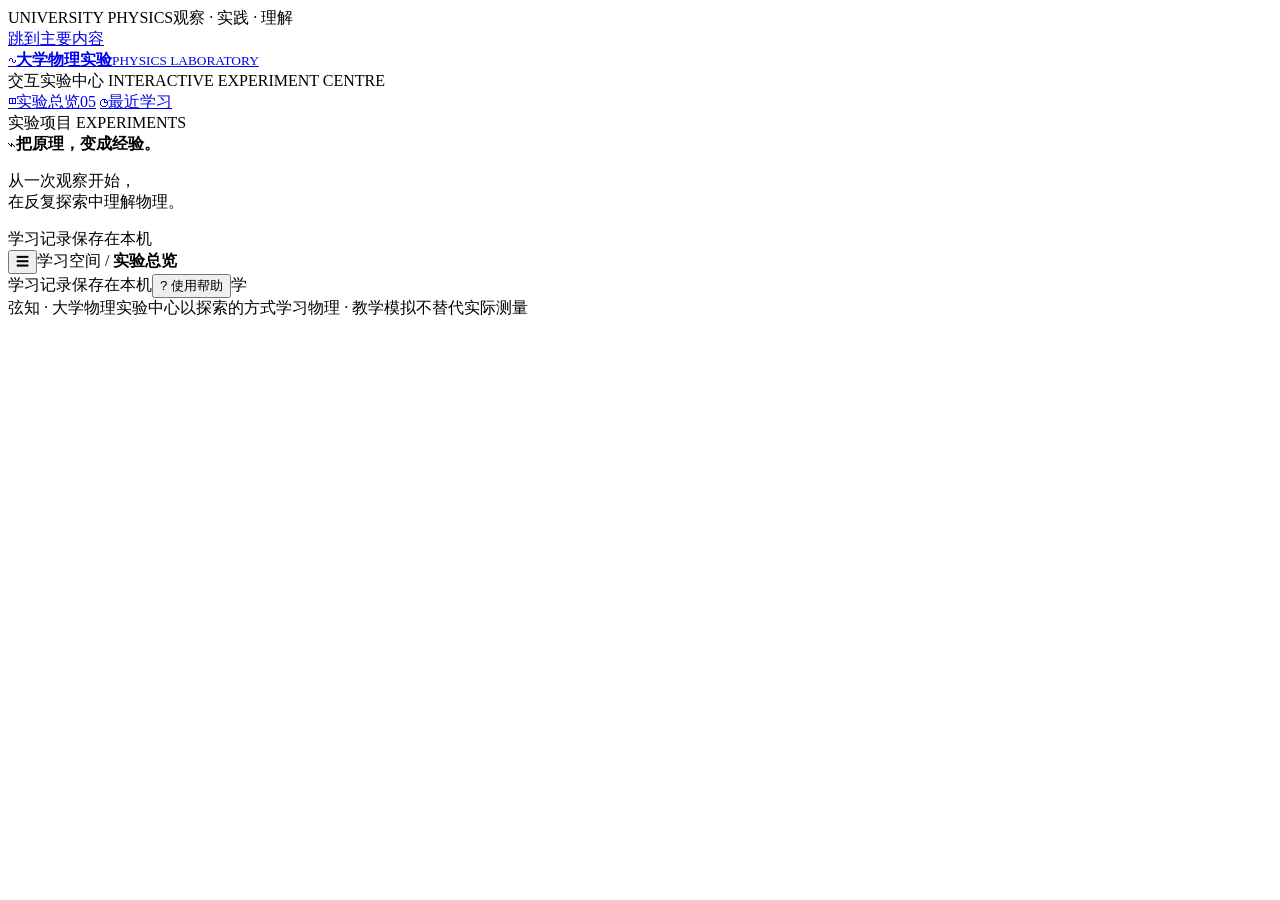
==== index.html @ 63e4fa7a "Initialize public student platform entry" ====
<!doctype html>
<html lang="zh-CN">
<head>
  <meta charset="utf-8">
  <meta name="viewport" content="width=device-width,initial-scale=1">
  <meta name="theme-color" content="#193e33">
  <meta name="description" content="大学物理实验统一学习平台：杨氏模量、非线性电阻、牛顿环、光的偏振与示波器。原理、仪器、交互实验与数据处理，一站式学习。">
  <title>弦知 · 大学物理实验中心</title>
  <link rel="icon" href="assets/favicon.svg" type="image/svg+xml">
  <link rel="stylesheet" href="base.css">
  <link rel="stylesheet" href="platform.css">
  <link rel="stylesheet" href="hku-platform.css">
  <script src="platform.js" defer></script>
</head>
<body>
  <div class="academic-utility"><span>UNIVERSITY PHYSICS</span><span>观察 · 实践 · 理解</span></div>
  <a class="skip" href="#main">跳到主要内容</a>
  <div id="sidebar-shade" class="sidebar-shade" hidden></div>
  <aside class="sidebar" id="sidebar" aria-label="平台导航">
    <a class="brand" href="#home" aria-label="弦知，返回实验总览"><span class="brand-symbol">∿</span><span><strong>大学物理实验</strong><small>PHYSICS LABORATORY</small></span></a>
    <div class="sidebar-course">交互实验中心 <span>INTERACTIVE EXPERIMENT CENTRE</span></div>
    <nav class="primary-nav" aria-label="学习空间">
      <a href="#home" data-nav="home"><span class="nav-symbol">◫</span>实验总览<span class="nav-count">05</span></a>
      <a href="#recent" data-nav="recent"><span class="nav-symbol">◷</span>最近学习</a>
    </nav>
    <div class="nav-caption">实验项目 <span>EXPERIMENTS</span></div>
    <nav class="lab-nav" id="lab-nav" aria-label="选择实验"></nav>
    <div class="sidebar-note"><span class="note-icon">⌁</span><strong>把原理，变成经验。</strong><p>从一次观察开始，<br>在反复探索中理解物理。</p><span class="note-line"></span></div>
    <div class="sidebar-foot"><span class="status-dot"></span><span id="storage-status">学习记录保存在本机</span></div>
  </aside>
  <div class="shell">
    <header class="topbar">
      <div class="topbar-left"><button id="menu-button" class="icon-button menu-button" aria-label="打开导航" aria-controls="sidebar" aria-expanded="false">☰</button><span class="breadcrumb">学习空间 <span>/</span> <strong id="breadcrumb">实验总览</strong></span></div>
      <div class="topbar-right"><span class="semester">学习记录保存在本机</span><button id="help-button" class="help-button"><span>?</span> 使用帮助</button><span class="avatar" aria-hidden="true">学</span></div>
    </header>
    <main id="main" tabindex="-1"></main>
    <footer class="footer" id="footer"><span>弦知 · 大学物理实验中心</span><span>以探索的方式学习物理 <i>·</i> 教学模拟不替代实际测量</span></footer>
  </div>
  <dialog id="help-dialog" aria-labelledby="help-title">
    <button class="dialog-close icon-button" id="help-close" aria-label="关闭帮助">×</button>
    <span class="eyebrow">A LITTLE GUIDANCE</span><h2 id="help-title">欢迎来到实验中心</h2><p>五个实验，一个学习空间。选择实验后，即可使用完整的原理讲解、仪器练习、交互实验和数据处理功能。</p>
    <ol class="help-steps"><li><b>选择实验</b><span>按学科筛选或搜索，从感兴趣的现象开始。</span></li><li><b>进入探索</b><span>在实验内按原有学习模块操作；顶部可切换专注模式或独立打开。</span></li><li><b>继续学习</b><span>实验进度与数据保存在当前浏览器，“最近学习”可回到上次的模块。</span></li></ol>
    <div class="help-note">本平台直接加载各实验的最新学生网页，重新进入实验或刷新即可查看已发布的更新。在同一浏览器中，原实验学生页已有的实验数据可继续使用。更换设备或浏览器前，请及时导出实验数据。</div>
    <p class="source-links">原实验：<a href="https://hwangbl.github.io/young-modulus-lab-students/" target="_blank" rel="noopener">杨氏模量 ↗</a><a href="https://hwangbl.github.io/nonlinear-resistance-lab-students/" target="_blank" rel="noopener">非线性电阻 ↗</a><a href="https://hwangbl.github.io/newton-rings-lab-students/" target="_blank" rel="noopener">牛顿环 ↗</a><a href="https://hwangbl.github.io/polarization-light-lab-students/" target="_blank" rel="noopener">光的偏振 ↗</a><a href="https://hwangbl.github.io/oscilloscope-instrument-lab-students/" target="_blank" rel="noopener">示波器 ↗</a></p>
    <button class="button primary" id="help-start">开始探索 <span>→</span></button>
  </dialog>
  <div class="toast" id="toast" role="status" aria-live="polite"></div>
</body>
</html>
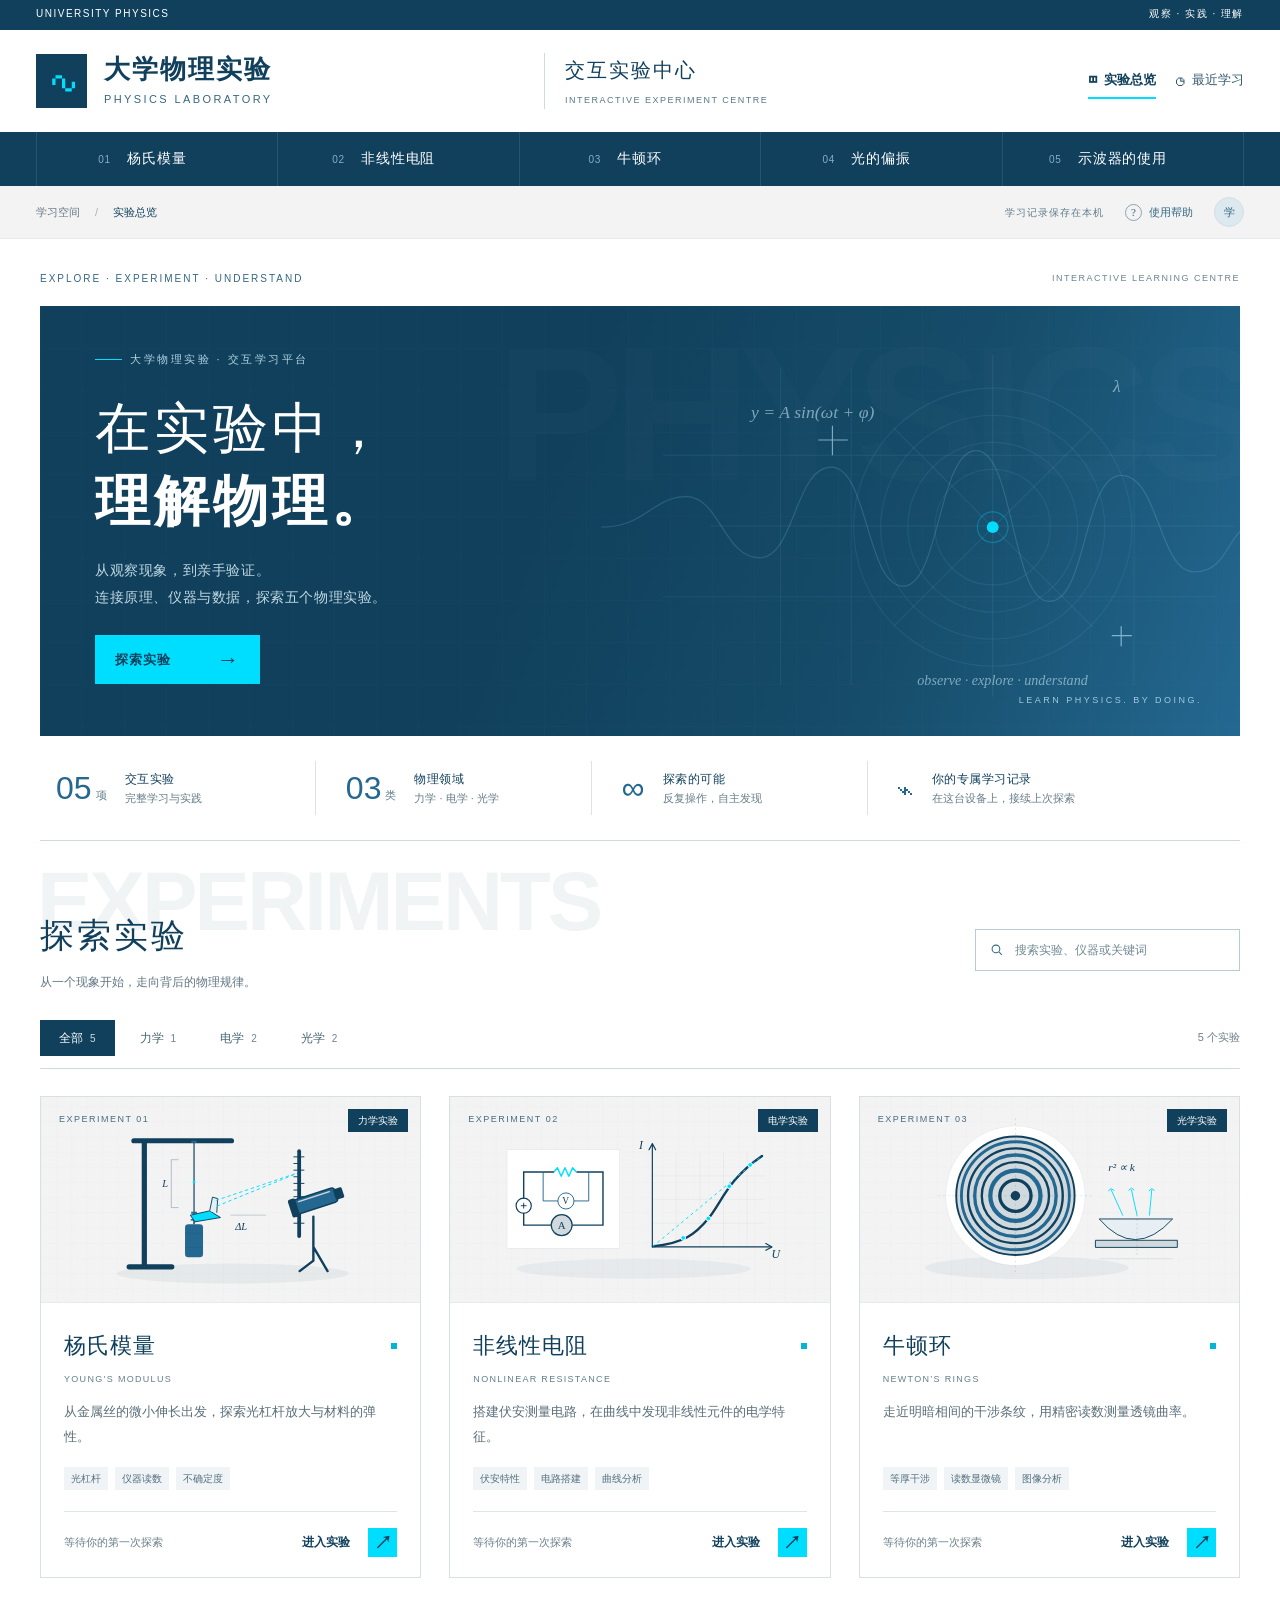
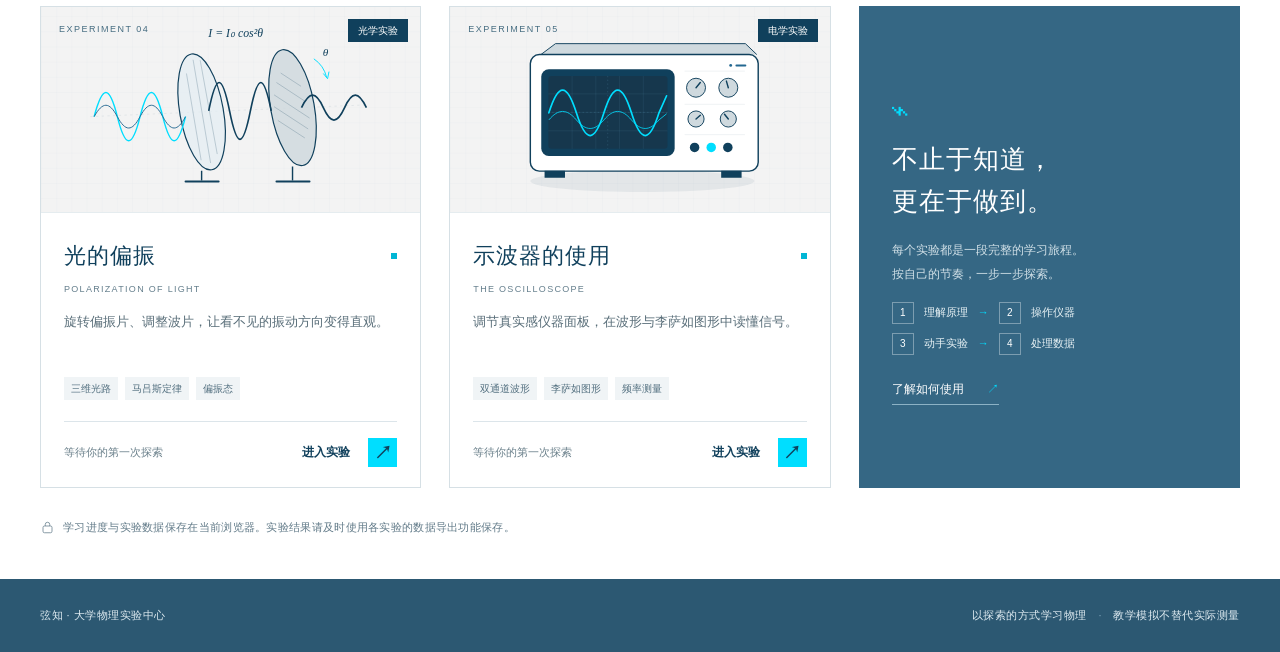
==== commit 610da1c8: "Update live experiment theme compatibility and asset caching" ====
--- a/index.html
+++ b/index.html
@@ -6,11 +6,12 @@
   <meta name="theme-color" content="#193e33">
   <meta name="description" content="大学物理实验统一学习平台：杨氏模量、非线性电阻、牛顿环、光的偏振与示波器。原理、仪器、交互实验与数据处理，一站式学习。">
   <title>弦知 · 大学物理实验中心</title>
-  <link rel="icon" href="assets/favicon.svg" type="image/svg+xml">
-  <link rel="stylesheet" href="base.css">
-  <link rel="stylesheet" href="platform.css">
-  <link rel="stylesheet" href="hku-platform.css">
-  <script src="platform.js" defer></script>
+  <link rel="icon" href="assets/favicon.svg?v=436ab2c841112615" type="image/svg+xml">
+  <link rel="stylesheet" href="base.css?v=436ab2c841112615">
+  <link rel="stylesheet" href="platform.css?v=436ab2c841112615">
+  <link rel="stylesheet" href="hku-platform.css?v=436ab2c841112615">
+  <script src="platform.js?v=436ab2c841112615" defer></script>
+<meta name="physics-release" content="436ab2c841112615">
 </head>
 <body>
   <div class="academic-utility"><span>UNIVERSITY PHYSICS</span><span>观察 · 实践 · 理解</span></div>
--- a/base.css
+++ b/base.css
@@ -0,0 +1,50 @@
+*{box-sizing:border-box}
+body{margin:0;background:var(--paper);color:var(--ink);font:14px/1.6 var(--sans)}
+button,input{font:inherit}button,a,input{-webkit-tap-highlight-color:transparent;touch-action:manipulation}
+button{cursor:pointer;color:inherit}a{color:inherit;text-decoration:none}
+button:focus-visible,a:focus-visible,input:focus-visible,summary:focus-visible{outline:3px solid #92aa7f;outline-offset:4px}
+button:disabled{cursor:wait}button svg{pointer-events:none}
+.skip{position:fixed;top:-60px;left:20px;padding:10px 20px;background:var(--green);color:white;z-index:100}.skip:focus{top:12px}
+.sidebar{position:fixed;inset:0 auto 0 0;width:var(--sidebar);background:#fdfdf9;border-right:1px solid var(--line);padding:31px 22px 18px;display:flex;flex-direction:column;z-index:30}
+.brand{display:flex;align-items:center;gap:12px;padding:0 11px 30px}
+.brand-symbol{width:43px;height:43px;display:grid;place-items:center;background:var(--green);color:#e4eac8;border-radius:50%;font:47px/1 Georgia;transform:rotate(-13deg)}
+.brand strong{font-family:var(--serif);font-size:26px;font-weight:800;letter-spacing:3px;line-height:1.3}.brand-dot{color:#8b9f6c;letter-spacing:0}
+.brand small{display:block;font-size:9px;letter-spacing:2.4px;color:#7f8c7a;margin-top:4px}
+.sidebar-course{font-size:12px;border-top:1px solid var(--line);padding:22px 9px 16px;color:#657467}.sidebar-course span{display:block;font-size:10px;letter-spacing:2px;color:#9a9e91;margin-top:2px}
+.primary-nav,.lab-nav{display:grid;gap:5px}.primary-nav a{height:43px;display:flex;align-items:center;gap:12px;padding:0 13px;border-radius:5px;color:#6b766d;font-size:13px}
+.primary-nav a.active{background:#e8eee4;color:var(--green);font-weight:600}.nav-symbol{font-size:21px;line-height:1}
+.nav-count{margin-left:auto;font-size:10px;letter-spacing:1px;border:1px solid #d3ddce;border-radius:3px;padding:0 5px;color:#657e5f}
+.nav-caption{display:flex;align-items:center;justify-content:space-between;font-size:10px;color:#8e978a;padding:30px 10px 12px;letter-spacing:1px}.nav-caption span{font-size:8px;letter-spacing:1px;color:#acb1a4}
+.lab-nav a{display:flex;align-items:center;gap:11px;padding:10px 12px;color:#6f796f;font-size:12px;border-radius:5px}.lab-nav a:hover,.primary-nav a:hover{background:#eef2e9}.lab-nav a.active{background:var(--green);color:#fff}
+.lab-num{font-size:10px;font-family:Georgia,serif;color:#9ca68f;min-width:17px}.lab-nav .active .lab-num{color:#bdcca9}.lab-nav .small-arrow{margin-left:auto;opacity:0}.lab-nav a:hover .small-arrow,.lab-nav a.active .small-arrow{opacity:1}
+.sidebar-note{margin-top:auto;padding:32px 11px 24px}.note-icon{display:block;font-family:Georgia,serif;font-size:31px;color:#9ca77c;line-height:1;margin-bottom:12px}.sidebar-note strong{font-family:var(--serif);font-size:15px;letter-spacing:1px;font-weight:600}
+.sidebar-note p{font-size:11px;line-height:1.9;color:#929a8d;margin:10px 0 18px}.note-line{display:block;width:28px;border-bottom:1px solid #bdc6ad}
+.sidebar-foot{display:flex;align-items:center;gap:7px;border-top:1px solid var(--line);padding:18px 4px 0;font-size:10px;color:#9a9f91}.status-dot{width:5px;height:5px;border-radius:50%;background:#87a37d;display:inline-block;flex-shrink:0}
+.shell{margin-left:var(--sidebar)}.topbar{height:74px;background:#fdfdf9;border-bottom:1px solid var(--line);padding:0 40px;display:flex;align-items:center;justify-content:space-between;gap:15px}.topbar-left,.topbar-right{display:flex;align-items:center;gap:22px}
+.breadcrumb{font-size:11px;color:#8a9387;white-space:nowrap}.breadcrumb>span{padding:0 12px;color:#c1c7b9}.breadcrumb strong{color:#4e6252;font-weight:500}.semester{font-size:10px;letter-spacing:2px;color:#919b8c}
+.help-button{background:transparent;border:0;display:flex;align-items:center;gap:7px;font-size:11px;color:#73816f;padding:7px 0}.help-button>span{border:1px solid #b4bfaa;display:inline-grid;place-items:center;width:17px;height:17px;border-radius:50%;font:11px Georgia,serif}
+.avatar{height:30px;width:30px;display:grid;place-items:center;background:#e9ede1;border:1px solid #e0e6d6;border-radius:50%;color:#7a8c69;font-size:11px}.icon-button{background:transparent;border:0;width:34px;height:34px;font-size:22px;display:inline-grid;place-items:center}.menu-button{display:none}
+main{min-height:calc(100vh - 146px)}.overview{max-width:1450px;margin:0 auto;padding:35px 40px 20px}.page-kicker{display:flex;align-items:center;justify-content:space-between;margin-bottom:19px}.eyebrow{font-size:9px;letter-spacing:2.2px;font-weight:600;color:#829477}.page-kicker .issue{font-size:9px;letter-spacing:1.5px;color:#99a08f}
+.hero{background:var(--green);border-radius:8px;min-height:239px;position:relative;overflow:hidden;display:grid;grid-template-columns:1.2fr 1fr;color:#fff;padding:31px 36px}.hero::after{content:"";position:absolute;inset:0;background-image:linear-gradient(#ffffff04 1px,transparent 1px),linear-gradient(90deg,#ffffff04 1px,transparent 1px);background-size:26px 26px;pointer-events:none}
+.hero-copy{z-index:1;position:relative}.hero-label{font-size:9px;letter-spacing:2.5px;color:#b7c6a5;display:flex;align-items:center;gap:8px}.hero-label:before{content:"";width:15px;border-top:1px solid #afbe8a}
+.hero h1{font-family:var(--serif);font-size:36px;font-weight:500;letter-spacing:3px;margin:16px 0 10px;line-height:1.5}.hero h1 em{font-style:normal;color:#cad6aa}.hero p{font-size:11px;color:#b1c3b5;letter-spacing:.4px;line-height:1.9;margin:0 0 20px}
+.hero-link{display:inline-flex;align-items:center;gap:30px;font-size:11px;border-bottom:1px solid #789278;padding-bottom:5px;color:#d9e3ca}.hero-link:hover{color:white;border-color:white}.hero-art{position:absolute;right:18px;top:-10px;width:46%;height:calc(100% + 20px);opacity:.9}.hero-index{position:absolute;right:28px;bottom:23px;color:#9bb395;font-size:9px;letter-spacing:2px;z-index:1}
+.stats{display:grid;grid-template-columns:1fr 1fr 1fr 1.15fr;border:1px solid var(--line);border-top:0;border-radius:0 0 6px 6px;margin:0 10px 33px;padding:17px 0;background:#fcfcf7}.stat{padding:0 26px;border-right:1px solid var(--line);display:flex;align-items:center;gap:13px}.stat:last-child{border:0}
+.stat strong{font:25px/1.1 Georgia,serif;color:#4c6351}.stat strong small{font:10px var(--sans);margin-left:4px;color:#98a18d}.stat span{font-size:10px;color:#8a9584}.stat b{display:block;font-weight:500;color:#586b55;font-size:11px}.stat .stat-icon{font-size:26px;color:#a6b48b}
+.section-heading{display:flex;align-items:flex-end;justify-content:space-between;gap:20px;margin-bottom:22px}.section-heading h2{font-family:var(--serif);font-size:23px;font-weight:600;letter-spacing:1.5px;margin:0 0 4px}.section-heading p{font-size:10px;color:#96a08e;margin:0}
+.search-box{display:flex;align-items:center;gap:9px;border:1px solid #e0e5d7;border-radius:5px;min-width:228px;height:35px;padding:0 12px;background:#fcfcf8;color:#8d9982}.search-box svg{width:14px;height:14px;flex-shrink:0}.search-box input{background:transparent;border:0;outline:0;min-width:0;width:100%;color:#40583e;font-size:11px}.search-box input::placeholder{color:#9da694}.search-box:focus-within{border-color:#8da27e;box-shadow:0 0 0 2px #e2e8d9}
+.filters-bar{display:flex;justify-content:space-between;align-items:center;margin-bottom:18px;gap:15px}.filters{display:flex;gap:7px;flex-wrap:wrap}.filter{background:transparent;border:1px solid transparent;padding:5px 14px;font-size:10px;border-radius:4px;color:#7f8b76}.filter small{margin-left:6px;font-size:9px;opacity:.6}.filter.active{background:#e7ecdf;border-color:#dbe3cf;color:#536d43}.filter:hover{background:#edf0e6}.result-count{font-size:10px;color:#a1a896;white-space:nowrap}
+.lab-grid{display:grid;grid-template-columns:repeat(3,minmax(0,1fr));gap:21px}.lab-card{background:#fff;border:1px solid #e3e7dc;border-radius:7px;overflow:hidden;transition:transform .2s,box-shadow .2s;display:flex;flex-direction:column}.lab-card:hover{transform:translateY(-3px);box-shadow:0 10px 26px #1b38220a}
+.card-image{position:relative;background:#edf0e6;aspect-ratio:1.82;display:block;overflow:hidden}.card-image img{display:block;width:100%;height:100%;object-fit:cover;transition:transform .4s}.lab-card:hover .card-image img{transform:scale(1.025)}.card-number{position:absolute;left:15px;top:12px;font-size:9px;letter-spacing:1.5px;color:#7e8e75}.category-tag{position:absolute;right:12px;top:11px;font-size:9px;background:#ffffffa8;color:#6d8061;border:1px solid #ffffff90;padding:2px 8px;border-radius:3px}
+.card-body{padding:18px 19px 15px;display:flex;flex-direction:column;flex:1}.card-title-line{display:flex;align-items:center;justify-content:space-between;gap:6px}.card-title-line h3{font-family:var(--serif);font-size:19px;font-weight:600;letter-spacing:1px;margin:0}.card-dot{width:5px;height:5px;border-radius:50%;background:#bbc7a8}.card-en{font-size:8px;letter-spacing:1.1px;color:#a2ac98;margin:4px 0 10px}
+.card-description{font-size:11px;line-height:1.85;color:#8a9583;margin:0 0 14px;min-height:40px}.card-tags{display:flex;gap:5px;flex-wrap:wrap;margin-bottom:17px}.card-tags span{font-size:9px;padding:2px 6px;background:#f4f5ef;color:#929e86;border-radius:3px}.card-bottom{margin-top:auto;border-top:1px solid #eef0e8;padding-top:12px;display:flex;align-items:center;justify-content:space-between;gap:7px}.card-state{font-size:9px;color:#a5ad9c}.card-state.started{color:#819366}.enter-link{font-size:10px;font-weight:500;color:#536d43;display:flex;align-items:center;gap:12px}.enter-link span{font-size:15px}
+.guide-card{border:1px dashed #cfd9c2;border-radius:7px;background:#eef1e7;display:flex;flex-direction:column;justify-content:center;padding:26px 28px;min-height:310px}.guide-icon{font:31px Georgia,serif;color:#879b6b}.guide-card h3{font-family:var(--serif);font-size:21px;letter-spacing:1px;font-weight:500;margin:12px 0}.guide-card p{font-size:11px;color:#8a987d;line-height:1.9;margin:0 0 16px}.guide-sequence{display:flex;align-items:center;gap:8px;flex-wrap:wrap;font-size:9px;color:#718563}.guide-sequence span{width:20px;height:20px;display:grid;place-items:center;border:1px solid #cbd7be;border-radius:50%;font:10px Georgia,serif}.guide-card button{align-self:flex-start;margin-top:23px;padding:0 0 5px;background:none;border:0;border-bottom:1px solid #b8c6a6;color:#6a805a;font-size:10px}
+.overview-note{display:flex;align-items:center;gap:8px;margin-top:24px;color:#a5ad9b;font-size:9px;letter-spacing:.3px}.overview-note svg{width:13px;height:13px}.footer{max-width:1450px;margin:0 auto;padding:22px 40px;display:flex;align-items:center;justify-content:space-between;gap:20px;color:#a3ab99;font-size:9px;letter-spacing:.3px}.footer i{font-style:normal;padding:0 8px}
+.empty-state{grid-column:1/-1;text-align:center;padding:70px 25px;border:1px dashed #d7dfcc;border-radius:6px;background:#fbfcf6}.empty-state h3{font:22px var(--serif);margin:0 0 10px}.empty-state p{font-size:12px;color:#8f9d83}.button{display:inline-flex;align-items:center;justify-content:center;gap:22px;border-radius:4px;padding:10px 19px;font-size:12px;border:1px solid #cad5bd;background:white}.button.primary{background:var(--green);border-color:var(--green);color:#fff}.button:hover{filter:brightness(1.08)}
+.recent-header{margin-bottom:30px}.recent-header h1{font:30px var(--serif);margin:8px 0 12px}.recent-header p{color:#8b9881;font-size:12px}.recent-list{display:grid;gap:14px}.recent-row{border:1px solid var(--line);background:#fff;border-radius:6px;padding:17px 20px;display:grid;grid-template-columns:120px 1fr auto;gap:23px;align-items:center}.recent-row img{width:120px;height:75px;object-fit:cover;border-radius:3px}.recent-row h2{font:20px var(--serif);margin:0 0 5px}.recent-row p{font-size:11px;color:#96a189;margin:3px 0}.recent-progress{height:3px;background:#edf1e7;width:170px;margin-top:10px;border-radius:3px;overflow:hidden}.recent-progress i{display:block;height:100%;background:#93a674}
+.lab-mode .topbar{height:60px}.lab-mode main{min-height:0}.lab-workspace{display:flex;flex-direction:column;height:calc(100dvh - 60px);position:relative;background:#edf0e7}.lab-toolbar{height:51px;min-height:51px;display:flex;align-items:center;justify-content:space-between;gap:12px;padding:0 20px;border-bottom:1px solid #d9e1d2;background:#f8faf4}.lab-toolbar-left,.lab-actions{display:flex;align-items:center;gap:14px}.lab-back{background:none;border:0;color:#728269;padding:5px 0;font-size:11px;white-space:nowrap}.toolbar-divider{height:15px;border-left:1px solid #dbe2d3}.lab-toolbar strong{font:15px var(--serif);white-space:nowrap}.lab-toolbar select{background:#fff;border:1px solid #dbe1d2;border-radius:4px;padding:5px 25px 5px 9px;font:11px var(--sans);color:#566c4a;max-width:160px}
+.lab-actions button,.lab-actions a{background:none;border:1px solid #dbe2d1;border-radius:4px;padding:5px 10px;font-size:10px;white-space:nowrap;color:#657f55}.lab-actions button:hover,.lab-actions a:hover{background:#e8efdf}.lab-frame{width:100%;height:100%;flex:1;min-height:0;border:0;background:#fff}.frame-loading{position:absolute;inset:51px 0 0;display:grid;place-items:center;background:#f7f9f2;z-index:2;text-align:center;font-size:12px;color:#8a9c7b}.spinner{width:25px;height:25px;border:2px solid #dce5d3;border-top-color:#647d51;border-radius:50%;animation:spin 1s linear infinite;margin:0 auto 15px}.load-note{font-size:10px;margin-top:12px}
+.focus-mode .sidebar,.focus-mode .topbar{display:none}.focus-mode .shell{margin:0}.focus-mode .lab-workspace{height:100dvh}.focus-mode .lab-toolbar{padding:0 24px}
+dialog{border:1px solid #d9e1d1;border-radius:10px;max-width:590px;width:calc(100% - 32px);padding:37px 40px;color:var(--ink);background:#fdfef9;box-shadow:0 30px 100px #13342030}dialog::backdrop{background:#182c2455;backdrop-filter:blur(3px)}.dialog-close{position:absolute;right:14px;top:12px;color:#8a9b7a}dialog h2{font:29px var(--serif);margin:12px 0 18px}dialog p{font-size:12px;color:#849375;line-height:1.9}
+.help-steps{list-style:none;counter-reset:step;padding:5px 0 0;margin:20px 0}.help-steps li{position:relative;padding:0 0 18px 36px;counter-increment:step}.help-steps li:before{content:counter(step,decimal-leading-zero);position:absolute;left:0;top:1px;font:16px Georgia,serif;color:#97a781}.help-steps b{display:block;font-size:12px;margin-bottom:3px;font-weight:500}.help-steps span{font-size:11px;color:#8d9a7e}.help-note{font-size:10px;color:#859676;background:#edf2e5;padding:13px 15px;border-radius:4px;line-height:1.9}.source-links{display:flex;flex-wrap:wrap;gap:5px 12px;font-size:10px}.source-links a{border-bottom:1px solid #dce4d4}dialog>.button{margin-top:10px}
+.toast{position:fixed;left:calc(50% + 80px);bottom:28px;background:var(--green);color:#e9f0e0;border-radius:5px;padding:11px 22px;font-size:12px;z-index:90;transform:translate(-50%,20px);opacity:0;pointer-events:none;transition:.2s}.toast.visible{opacity:1;transform:translate(-50%,0)}.sidebar-shade{display:none}@keyframes spin{to{transform:rotate(360deg)}}
--- a/platform.css
+++ b/platform.css
@@ -0,0 +1,10 @@
+@charset "UTF-8";
+:root{--paper:#f7f7f2;--white:#fff;--ink:#243b32;--muted:#7d877e;--green:#193e33;--accent:#59735d;--line:#e4e7de;--sidebar:226px;--serif:"Songti SC","STSong","Noto Serif CJK SC",serif;--sans:-apple-system,BlinkMacSystemFont,"PingFang SC","Microsoft YaHei",sans-serif}
+/* Explicitly honor hidden even when a component has its own display rule. */
+[hidden]{display:none!important}
+@media(min-width:1600px){:root{--sidebar:244px}.sidebar{padding-left:27px;padding-right:27px}.overview{padding-top:42px}.hero{min-height:270px;padding:37px 40px}.hero h1{font-size:42px}.card-body{padding:21px 22px}.card-description{font-size:12px}}
+@media(max-width:1200px){:root{--sidebar:205px}.sidebar{padding-left:16px;padding-right:16px}.topbar{padding:0 28px}.overview{padding:28px}.hero{padding:28px}.hero h1{font-size:29px}.hero-art{width:47%;right:0}.stat{padding:0 16px;gap:9px}.lab-grid{gap:15px}.card-body{padding:15px}.card-title-line h3{font-size:17px}.guide-card{padding:24px}.footer{padding:20px 28px}.semester{display:none}.lab-actions{gap:6px}}
+@media(max-width:980px){:root{--sidebar:185px}.brand{padding-left:7px;gap:9px}.brand-symbol{width:36px;height:36px}.brand strong{font-size:23px}.brand small{font-size:8px;letter-spacing:1.6px}.nav-caption span{display:none}.sidebar-note{padding-left:9px}.sidebar-foot{font-size:9px;gap:4px}.overview{padding:25px}.hero h1{font-size:27px;letter-spacing:1px}.hero-copy{max-width:65%}.hero p{font-size:10px}.hero-art{right:-40px;width:55%;opacity:.65}.hero-index{display:none}.stat{padding:0 12px;gap:7px}.stat strong{font-size:23px}.stat span{font-size:9px}.stat b{font-size:10px}.stats .stat:last-child{display:none}.stats{grid-template-columns:repeat(3,1fr)}.lab-grid{grid-template-columns:repeat(2,minmax(0,1fr))}.lab-actions .standalone-text{display:none}.lab-toolbar{padding:0 14px}.lab-toolbar-left{gap:9px}.lab-toolbar strong{display:none}.breadcrumb>span{padding:0 7px}.guide-card{min-height:300px}.footer{font-size:8px;gap:10px;flex-wrap:wrap}.topbar-right{gap:15px}}
+@media(max-width:700px){.sidebar{transform:translateX(-100%);transition:transform .2s;width:226px}.sidebar.open{transform:translateX(0)}.sidebar-shade:not([hidden]){display:block;position:fixed;inset:0;background:#172d254d;z-index:29}.shell{margin:0}.topbar{height:61px;padding:0 19px}.topbar-left{gap:10px}.menu-button{display:inline-grid;font-size:17px;width:24px}.topbar-right{gap:12px}.avatar{width:27px;height:27px}.help-button{font-size:10px}.breadcrumb{font-size:10px}.overview{padding:23px 20px 15px}.page-kicker{margin-bottom:14px}.page-kicker .issue{font-size:8px}.hero{min-height:240px;grid-template-columns:1fr;padding:27px 24px;border-radius:6px}.hero h1{font-size:29px;line-height:1.55;margin-top:19px}.hero-copy{max-width:90%}.hero p{max-width:220px;line-height:1.85;margin-bottom:18px}.hero-art{width:70%;right:-95px;opacity:.25}.hero-label{font-size:8px;letter-spacing:1.5px}.hero-link{font-size:10px}.stats{padding:15px 0;margin:0 5px 29px}.stat{padding:0 13px;gap:10px}.stat strong{font-size:24px}.stat span{font-size:8px}.stat b{font-size:9px}.section-heading{display:block;margin-bottom:17px}.section-heading h2{font-size:22px}.section-heading p{font-size:10px}.search-box{margin-top:17px;width:100%;height:38px}.filters-bar{align-items:center;gap:3px}.filters{gap:3px}.filter{font-size:10px;padding:5px 10px}.filter small{margin-left:4px;font-size:8px}.result-count{font-size:9px}.lab-grid{gap:15px}.card-image{aspect-ratio:1.6}.card-body{padding:15px 13px 12px}.card-title-line h3{font-size:17px;letter-spacing:.5px}.card-en{font-size:7px;letter-spacing:.5px}.card-description{font-size:10px;min-height:55px;margin-bottom:10px}.card-tags span{font-size:8px;padding:2px 4px}.card-tags{gap:3px;margin-bottom:13px}.card-number{left:10px;top:9px;font-size:7px}.category-tag{right:8px;top:7px;font-size:8px;padding:1px 5px}.card-state{font-size:8px}.enter-link{font-size:9px;gap:8px}.guide-card{padding:20px 16px;min-height:290px}.guide-card h3{font-size:19px}.guide-card p{font-size:10px}.guide-sequence{font-size:8px;gap:5px}.guide-sequence span{width:18px;height:18px;font-size:9px}.overview-note{font-size:8px;line-height:1.8;margin-top:19px;align-items:flex-start}.overview-note svg{flex-shrink:0;margin-top:2px}.footer{padding:17px 20px 22px;display:block;font-size:8px}.footer>span{display:block;margin-top:5px}.recent-header h1{font-size:27px}.recent-row{padding:12px;grid-template-columns:80px 1fr;gap:13px}.recent-row img{width:80px;height:65px}.recent-row h2{font-size:18px}.recent-row .button{grid-column:2;justify-self:start;padding:6px 12px;font-size:10px;gap:16px}.recent-row p{font-size:9px}.recent-progress{width:120px}.lab-mode .topbar{height:51px}.lab-mode .topbar-right{display:none}.lab-workspace{height:calc(100dvh - 51px)}.lab-toolbar{height:49px;min-height:49px;padding:0 11px;gap:8px}.lab-toolbar-left{gap:8px}.lab-back{font-size:10px}.toolbar-divider{display:none}.lab-toolbar select{padding:4px 0 4px 6px;font-size:10px;max-width:117px}.lab-actions{gap:5px}.lab-actions a,.lab-actions button{font-size:9px;padding:5px 6px}.focus-mode .lab-toolbar{padding:0 12px}.frame-loading{top:49px}dialog{padding:33px 26px}dialog h2{font-size:25px}.toast{left:50%;max-width:90%;width:max-content;font-size:11px}.help-steps li{padding-left:32px}.help-note{font-size:10px}}
+@media(max-width:430px){.lab-grid{grid-template-columns:1fr}.card-image{aspect-ratio:1.95}.card-body{padding:18px 20px 15px}.card-title-line h3{font-size:21px}.card-en{font-size:8px;letter-spacing:1px}.card-description{font-size:11px;min-height:0}.card-tags span{font-size:9px;padding:2px 6px}.card-bottom{padding-top:12px}.card-state{font-size:9px}.enter-link{font-size:11px}.category-tag{font-size:9px}.card-number{font-size:8px;left:15px;top:12px}.guide-card{min-height:265px;padding:25px}.guide-card h3{font-size:23px}.guide-card p{font-size:11px}.guide-sequence{font-size:10px}.filter{padding:5px 8px}.result-count{font-size:8px}.stat{padding:0 10px;gap:7px}.stat strong{font-size:23px}.help-button{font-size:0;gap:0}.hero h1{font-size:27px}}
+@media(prefers-reduced-motion:reduce){*,*:before,*:after{animation:none!important;transition:none!important;scroll-behavior:auto!important}}
--- a/hku-platform.css
+++ b/hku-platform.css
@@ -0,0 +1,41 @@
+/* Academic visual direction based on the HKU Department of Physics website. */
+:root{--paper:#fff;--white:#fff;--ink:#242424;--muted:#596974;--green:#10405c;--accent:#246891;--line:#cfd9de;--serif:Arial,"PingFang SC","Microsoft YaHei",sans-serif;--sans:Arial,"PingFang SC","Microsoft YaHei",sans-serif;--sidebar:0px}
+body{font-size:16px;line-height:1.7}
+.academic-utility{min-height:30px;background:#10405c;color:#fff;padding:5px max(36px,calc((100vw - 1464px)/2));display:flex;justify-content:space-between;font-size:10px;letter-spacing:1.5px}
+.sidebar{position:static;inset:auto;width:100%;display:grid;grid-template-columns:minmax(320px,1fr) 1fr auto;grid-template-rows:102px 54px;padding:0;border:0;background:#fff;z-index:10;transform:none}
+.brand{grid-column:1;grid-row:1;padding:0 0 0 max(36px,calc((100vw - 1464px)/2));gap:17px;align-self:center;white-space:nowrap}
+.brand-symbol{background:#10405c;color:#00deff;width:51px;height:54px;border-radius:0;transform:none;font-size:52px}
+.brand strong{font-family:var(--sans);font-weight:600;font-size:26px;letter-spacing:2px;color:#10405c}.brand small{font-family:"Arial Narrow",Arial,sans-serif;font-size:11px;color:#356784;letter-spacing:2.4px;margin-top:3px}.brand-dot{display:none}
+.sidebar-course{grid-column:2;grid-row:1;align-self:center;padding:0 20px;border:0;border-left:1px solid #cfd9de;font-size:20px;color:#10405c;letter-spacing:2px;font-weight:400}.sidebar-course span{font-size:9px;letter-spacing:1.5px;color:#597887;margin-top:6px}
+.primary-nav{grid-column:3;grid-row:1;display:flex;align-items:center;padding-right:max(36px,calc((100vw - 1464px)/2));gap:20px}.primary-nav a{font-size:13px;color:#355b71;border-radius:0;padding:6px 0;height:auto;gap:7px;border-bottom:2px solid transparent}.primary-nav a.active{background:none;color:#10405c;font-weight:600;border-bottom-color:#00deff}.primary-nav a:hover{background:none;color:#1783aa}.nav-symbol{font-size:17px}.nav-count{display:none}
+.nav-caption,.sidebar-note,.sidebar-foot{display:none}
+.lab-nav{grid-column:1/-1;grid-row:2;display:flex;gap:0;justify-content:center;background:#10405c;padding:0 max(36px,calc((100vw - 1464px)/2))}
+.lab-nav a{flex:1;justify-content:center;gap:12px;padding:13px 18px;border-right:1px solid #ffffff1a;color:#fff;border-radius:0;font-size:14px;letter-spacing:.8px;max-width:310px;position:relative;white-space:nowrap}.lab-nav a:first-child{border-left:1px solid #ffffff1a}.lab-nav a:hover{background:#246891}.lab-nav a.active{background:#246891;box-shadow:inset 0 -3px #00deff}.lab-num{color:#89adc3;font-family:Arial,sans-serif;font-size:10px}.lab-nav .active .lab-num{color:#00deff}.lab-nav .small-arrow{margin-left:3px;color:#00deff}
+.shell{margin-left:0}.topbar{height:53px;padding:0 max(36px,calc((100vw - 1464px)/2));background:#f3f3f3;border-bottom:1px solid #e4e9ec}.topbar-left,.topbar-right{gap:21px}.breadcrumb{font-size:11px;color:#687a85}.breadcrumb strong{color:#10405c}.breadcrumb>span{color:#a4b3bd}.semester{font-size:10px;color:#617c8a;letter-spacing:1px}.help-button{font-size:11px;color:#356784}.help-button>span{border-color:#8ca5b3}.avatar{background:#dce9ee;border-color:#d1e0e7;color:#356784}.menu-button{display:none}
+main{min-height:calc(100vh - 320px)}
+.overview{max-width:1544px;padding:31px 40px 30px;margin:auto}.page-kicker{margin-bottom:19px}.eyebrow{font-family:"Arial Narrow",Arial,sans-serif;letter-spacing:2px;font-size:10px;color:#356784;font-weight:500}.page-kicker .issue{color:#6c8491;font-size:9px}
+.hero{position:relative;isolation:isolate;border-radius:0;display:block;min-height:430px;padding:44px 55px;background:linear-gradient(110deg,#10405c 0%,#10405c 42%,#164d6a 72%,#246891 100%);overflow:hidden}
+.hero:before{content:"PHYSICS";position:absolute;right:-15px;top:12px;z-index:-1;color:#ffffff04;font:800 clamp(100px,15vw,205px)/1 Arial,sans-serif;letter-spacing:-12px;pointer-events:none}.hero:after{background-size:42px 42px;background-image:linear-gradient(#ffffff03 1px,transparent 1px),linear-gradient(90deg,#ffffff03 1px,transparent 1px);z-index:-1}
+.hero-copy{position:relative;z-index:3;width:min(58%,640px);min-width:0;max-width:none}.hero-label{font-size:11px;letter-spacing:2.5px;color:#b1d3e3;white-space:normal;line-height:1.8}.hero-label:before{width:27px;border-color:#00deff;flex-shrink:0}
+.hero h1{font-family:var(--sans);font-size:clamp(40px,4.3vw,64px);font-weight:400;letter-spacing:4px;line-height:1.33;margin:22px 0 19px;color:white}.hero h1>span{display:block;white-space:nowrap}.hero h1>span:last-child{font-weight:600}.hero p{font-size:14px;line-height:1.9;color:#c1d8e3;letter-spacing:.6px;margin-bottom:25px;max-width:none}
+.hero-art{position:absolute;right:-12px;top:20px;width:55%;height:calc(100% - 30px);opacity:1;z-index:1}.hero-index{bottom:28px;right:38px;color:#a1c9db;letter-spacing:2.5px;font-size:9px;z-index:2}
+.hero-actions{display:flex;align-items:stretch;gap:17px;flex-wrap:wrap}.hero-link{display:inline-flex;align-items:center;justify-content:space-between;gap:35px;min-height:49px;padding:10px 20px;border:0;border-radius:0;font-size:13px;letter-spacing:1px;line-height:1.4;white-space:nowrap}.hero-primary{background:#00deff;color:#10405c;min-width:165px;font-weight:600}.hero-primary:hover{background:#6cedff;color:#10405c}.hero-primary>span{font-size:22px;line-height:1}.hero-resume{background:#ffffff0a;border:1px solid #7197ab;padding:8px 15px;gap:20px;color:#fff;min-width:195px;font-size:11px}.hero-resume:hover{background:#ffffff18}.hero-resume small{display:block;font-size:10px;color:#bad5e1;margin-top:4px;letter-spacing:0}.hero-resume>span:last-child{color:#00deff;font-size:20px}
+.stats{margin:0 0 52px;border:0;border-bottom:1px solid #cfd9de;border-radius:0;grid-template-columns:1fr 1fr 1fr 1.35fr;padding:25px 0;background:#fff}.stat{padding:0 30px;border-color:#dce4e8;gap:18px}.stat:first-child{padding-left:16px}.stat strong{font-family:"Arial Narrow",Arial,sans-serif;font-size:32px;font-weight:300;color:#246891}.stat strong small{font-size:11px;color:#5f7b8b}.stat span{font-size:11px;color:#667d88}.stat b{font-size:12px;color:#10405c;letter-spacing:.5px}.stat .stat-icon{font-size:32px;color:#246891}
+#experiments{position:relative;scroll-margin-top:22px}.section-heading{position:relative;margin-bottom:27px;padding-top:14px;align-items:center}.section-heading:before{content:"EXPERIMENTS";position:absolute;top:-33px;left:-3px;color:#f1f4f5;font:700 clamp(45px,6.5vw,90px)/1 "Arial Narrow",Arial,sans-serif;letter-spacing:-3px;z-index:-1;pointer-events:none}.section-heading>div{position:relative}.section-heading h2{font-family:var(--sans);font-size:34px;color:#10405c;font-weight:500;letter-spacing:3px;margin:0 0 7px}.section-heading p{font-size:12px;color:#617784}.search-box{height:42px;min-width:265px;background:#fff;border-color:#b7cbd5;border-radius:0;color:#356784;padding:0 14px}.search-box input{font-size:12px;color:#10405c}.search-box input::placeholder{color:#718995}.search-box:focus-within{border-color:#246891;box-shadow:0 0 0 2px #00deff33}
+.filters-bar{border-bottom:1px solid #cfd9de;margin-bottom:27px;padding-bottom:12px}.filters{gap:6px}.filter{font-size:12px;border-radius:0;padding:7px 18px;color:#476775}.filter small{font-size:10px;margin-left:7px;opacity:.8}.filter.active{background:#10405c;border-color:#10405c;color:white}.filter:hover:not(.active){background:#eaf3f7}.result-count{font-size:11px;color:#687f8a}
+.lab-grid{gap:28px}.lab-card{border:1px solid #d6e0e5;border-radius:0;box-shadow:none;background:#fff;transition:border-color .15s}.lab-card:hover{transform:none;box-shadow:none;border-color:#246891}.card-image{background:#f3f3f3;aspect-ratio:1.84;border-bottom:1px solid #e5ecef}.card-number{font-size:9px;color:#456c80;top:15px;left:18px;letter-spacing:1.5px}.category-tag{border-radius:0;border:0;background:#10405c;color:#fff;padding:3px 10px;font-size:10px;top:12px;right:12px}
+.card-body{padding:24px 23px 20px}.card-title-line h3{font-family:var(--sans);font-size:22px;font-weight:500;color:#10405c;letter-spacing:1px}.card-dot{background:#00b6d5;width:6px;height:6px;border-radius:0}.card-en{font-family:"Arial Narrow",Arial,sans-serif;font-size:9px;color:#647e8c;letter-spacing:1.3px;margin:7px 0 13px}.card-description{font-size:13px;color:#596e79;line-height:1.9;min-height:49px;margin-bottom:18px}.card-tags{gap:7px;margin-bottom:21px}.card-tags span{background:#f0f4f6;color:#526f7f;font-size:10px;padding:3px 7px;border-radius:0}.card-bottom{border-color:#dce5ea;padding-top:16px}.card-state{font-size:11px;color:#687e89}.card-state.started{color:#246891}.enter-link{font-size:12px;color:#10405c;font-weight:600;gap:18px}.enter-link span{display:grid;place-items:center;background:#00deff;width:29px;height:29px;color:#10405c;font-size:18px;transition:background .2s}.enter-link:hover span{background:#8aefff}
+.guide-card{background:#356784;border:0;border-radius:0;padding:32px 33px;color:#fff;min-height:355px}.guide-icon{font-size:35px;color:#00deff}.guide-card h3{font-family:var(--sans);font-size:26px;font-weight:300;line-height:1.6;letter-spacing:1px;color:#fff;margin:10px 0 15px}.guide-card p{font-size:12px;line-height:2;color:#d1e0e7}.guide-sequence{font-size:11px;color:#e8f2f5;gap:10px}.guide-sequence span{border-radius:0;border-color:#7c9db0;color:#fff;width:22px;height:22px;font-family:Arial,sans-serif}.guide-sequence i{font-style:normal;color:#00deff}.guide-card button{font-size:12px;color:#fff;border-color:#8cb2c5;margin-top:24px}.guide-card button span{color:#00deff;margin-left:20px}
+.overview-note{font-size:11px;line-height:1.9;color:#617a88;margin-top:29px}.overview-note svg{width:15px;height:15px;flex-shrink:0}.footer{max-width:none;background:#2c5872;color:#e0ecf2;padding:27px max(40px,calc((100vw - 1464px)/2));font-size:11px;letter-spacing:.5px}.footer i{color:#80a5ba}.button{border-radius:0;background:white;border-color:#b4c8d3;color:#10405c;font-size:13px}.button.primary{color:#10405c;background:#00deff;border-color:#00deff}.button:hover{filter:none;background:#d8f8ff}.button.primary:hover{background:#79edff}
+.recent-header{padding:17px 0 20px;border-bottom:1px solid #cfd9de;margin-bottom:30px}.recent-header h1{font:400 36px/1.5 var(--sans);color:#10405c;letter-spacing:2px;margin:12px 0}.recent-header p{font-size:13px;color:#617b8b}.recent-list{gap:18px}.recent-row{border-radius:0;padding:20px 25px;border-color:#d0dfe6;grid-template-columns:150px 1fr auto;gap:28px}.recent-row img{width:150px;height:90px;border-radius:0;background:#f3f3f3}.recent-row h2{font:500 23px var(--sans);color:#10405c;margin-bottom:10px}.recent-row p{font-size:12px;color:#5c7788}.recent-progress{background:#e2edf2;height:4px;border-radius:0}.recent-progress i{background:#246891}.empty-state{border-radius:0;background:#f3f6f8;border-color:#b9cbd6;padding:70px 30px}.empty-state h3{font:400 26px var(--sans);color:#10405c}.empty-state p{font-size:13px;color:#5a7686}
+.lab-mode .sidebar{grid-template-rows:74px 44px}.lab-mode .brand-symbol{width:39px;height:42px;font-size:42px}.lab-mode .brand strong{font-size:22px}.lab-mode .brand small{font-size:8px}.lab-mode .sidebar-course{font-size:17px}.lab-mode .primary-nav a{font-size:12px}.lab-mode .lab-nav a{font-size:12px;padding:9px 15px}.lab-mode .topbar{height:40px}.lab-workspace{height:calc(100dvh - 188px);min-height:370px;background:#f3f6f8}.lab-toolbar{height:51px;min-height:51px;border-color:#cfd9de;background:#fff;padding:0 25px}.lab-back{color:#356784;font-size:12px}.toolbar-divider{border-color:#cfdee5}.lab-toolbar strong{color:#10405c;font-family:var(--sans);font-weight:500}.lab-toolbar select{border-radius:0;color:#10405c;border-color:#b5cad6;font-size:12px;padding:5px 28px 5px 10px}.lab-actions button,.lab-actions a{border-radius:0;border-color:#b4c8d3;font-size:11px;color:#10405c;padding:5px 12px}.lab-actions button:hover,.lab-actions a:hover{background:#d6f8ff}.lab-actions #focus-button{background:#10405c;color:white;border-color:#10405c}.lab-actions #focus-button:hover{background:#246891}.frame-loading{background:#f3f6f8;color:#356784}.spinner{border-color:#d2e6ef;border-top-color:#00b9de}.load-note{font-size:12px}.focus-mode .sidebar,.focus-mode .topbar,.focus-mode .academic-utility{display:none}.focus-mode .lab-workspace{height:100dvh}.focus-mode .lab-toolbar{padding:0 25px}
+dialog{border-radius:0;background:#fff;border:0;border-top:5px solid #10405c;padding:37px 40px;color:#242424;box-shadow:0 25px 100px #10405c33}dialog::backdrop{background:#0b293d77}.dialog-close{color:#356784}dialog h2{font-family:var(--sans);font-weight:400;color:#10405c;font-size:30px}dialog p{font-size:13px;color:#5b7483}.help-steps li:before{color:#246891}.help-steps b{font-size:13px;color:#10405c}.help-steps span{font-size:12px;color:#5b7483}.help-note{border-radius:0;background:#edf4f8;color:#476b80;font-size:11px}.source-links a{border-color:#abc5d4}.toast{left:50%;background:#10405c;border-left:4px solid #00deff;border-radius:0;font-size:13px;color:white}
+.sidebar-shade{display:none!important}
+@media(min-width:1600px){.sidebar{padding:0}.hero{padding:48px 65px;min-height:465px}.hero h1{font-size:68px}.card-body{padding:26px}.card-description{font-size:14px}.overview{padding-top:36px}}
+@media(max-width:1200px){.sidebar{grid-template-columns:340px 1fr auto;padding:0}.brand{padding-left:28px}.brand strong{font-size:24px}.sidebar-course{font-size:17px;padding-left:18px}.sidebar-course span{font-size:8px;letter-spacing:1px}.primary-nav{padding-right:28px;gap:17px}.primary-nav a{font-size:12px}.lab-nav{padding:0 28px}.topbar{padding:0 28px}.overview{padding:27px 28px 30px}.hero{padding:39px 40px;min-height:415px}.hero-copy{width:65%;max-width:none}.hero h1{font-size:54px}.hero p{font-size:13px}.hero-art{width:56%;right:-55px;opacity:.8}.hero-index{right:25px;font-size:8px}.stats{margin-bottom:48px}.stat{padding:0 20px;gap:13px}.stat strong{font-size:29px}.lab-grid{gap:21px}.card-body{padding:21px 19px}.card-description{font-size:12px}.card-title-line h3{font-size:21px}.footer{padding:26px 28px}}
+@media(max-width:980px){.sidebar{grid-template-columns:340px 1fr;grid-template-rows:90px 51px}.sidebar-course{display:none}.primary-nav{grid-column:2;justify-content:flex-end;padding-right:28px}.lab-nav{grid-row:2;padding:0 20px}.lab-nav a{font-size:12px;padding:12px 13px;gap:8px}.lab-nav .small-arrow{display:none}.brand{padding-left:28px}.brand strong{font-size:23px}.brand small{font-size:10px}.brand-symbol{width:45px;height:48px}.hero-copy{width:78%;max-width:none}.hero h1{font-size:49px}.hero-art{right:-100px;width:65%;opacity:.45}.hero-index{display:none}.hero p{font-size:13px}.hero-resume{min-width:180px}.stats{grid-template-columns:repeat(3,1fr)}.stats .stat:last-child{display:none}.stat{padding:0 23px}.stat strong{font-size:29px}.lab-grid{grid-template-columns:repeat(2,minmax(0,1fr))}.card-title-line h3{font-size:22px}.card-description{font-size:13px}.section-heading h2{font-size:31px}.section-heading:before{font-size:69px;top:-19px}.section-heading p{font-size:11px}.search-box{min-width:240px}.guide-card{min-height:365px}.lab-workspace{height:calc(100dvh - 188px)}.lab-mode .sidebar{grid-template-rows:74px 44px}.lab-toolbar strong{display:none}.footer{display:flex;font-size:10px}.lab-actions .standalone-text{display:inline}.semester{display:none}}
+@media(max-width:700px){.academic-utility{font-size:8px;min-height:25px;padding:4px 19px;letter-spacing:1px}.sidebar,.lab-mode .sidebar{position:relative;width:100%;display:grid;grid-template-columns:1fr;grid-template-rows:83px;transform:none;padding:0;transition:none;visibility:visible}.brand{grid-column:1;grid-row:1;padding-left:20px;gap:12px}.brand-symbol{width:43px;height:46px;font-size:47px}.brand strong{font-size:23px;letter-spacing:1.5px}.brand small{font-size:9px;letter-spacing:2px}.sidebar-course,.primary-nav,.lab-nav{display:none}.sidebar.open .primary-nav{grid-row:2;grid-column:1;display:flex;padding:10px 20px;border-top:1px solid #d6e1e7;justify-content:flex-start;gap:30px}.sidebar.open .lab-nav{grid-row:3;grid-column:1;display:grid;grid-template-columns:1fr 1fr;background:#10405c;padding:0 13px;gap:0}.lab-nav a,.lab-mode .lab-nav a{justify-content:flex-start;font-size:12px;max-width:none;padding:12px 8px;letter-spacing:0}.lab-nav a:first-child{border-left:0}.lab-nav a{border-right:0;border-bottom:1px solid #ffffff18}.lab-nav .small-arrow{display:inline;margin-left:auto}.sidebar.open{grid-template-rows:83px auto auto}.shell{margin:0}.topbar,.lab-mode .topbar{height:44px;padding:0 19px}.topbar-left{gap:13px}.menu-button{display:inline-grid;width:24px;height:27px;color:#10405c;font-size:19px}.breadcrumb{font-size:10px}.breadcrumb>span{padding:0 8px}.topbar-right{gap:12px}.help-button{font-size:10px}.avatar{height:25px;width:25px;font-size:10px}.lab-mode .topbar-right{display:flex}.lab-mode .brand strong{font-size:23px}.lab-mode .brand small{font-size:9px}.lab-mode .brand-symbol{width:43px;height:46px;font-size:47px}.overview{padding:22px 20px 24px}.page-kicker{margin-bottom:13px}.eyebrow{font-size:8px;letter-spacing:1.5px}.page-kicker .issue{display:none}.hero{padding:30px 25px;min-height:390px;display:block}.hero-copy{width:100%;max-width:none}.hero-label{font-size:9px;letter-spacing:1.4px;max-width:100%;gap:10px}.hero-label:before{width:20px}.hero h1{font-size:43px;letter-spacing:3px;line-height:1.4;margin:20px 0 17px}.hero h1>span{white-space:nowrap}.hero p{font-size:12px;line-height:1.95;max-width:none;letter-spacing:0;margin-bottom:24px}.hero-art{right:-95px;top:40px;width:90%;height:78%;opacity:.18}.hero-index{display:none}.hero-actions{gap:10px;align-items:stretch}.hero-link{font-size:12px;padding:10px 15px;gap:24px;min-height:47px}.hero-primary{min-width:137px}.hero-resume{min-width:155px;font-size:10px;padding:8px 12px;gap:16px}.hero-resume small{font-size:9px;margin-top:4px}.stats{margin:0 0 44px;padding:22px 0;grid-template-columns:repeat(3,1fr)}.stat,.stat:first-child{padding:0 10px;gap:10px}.stat strong{font-size:27px}.stat strong small{font-size:9px;margin-left:2px}.stat b{font-size:10px}.stat span{font-size:8px}.section-heading{display:block;padding-top:11px;margin-bottom:19px}.section-heading:before{font-size:48px;letter-spacing:-2px;top:-10px}.section-heading h2{font-size:27px;letter-spacing:2px;margin-bottom:8px}.section-heading p{font-size:11px}.search-box{margin-top:19px;width:100%;height:42px}.search-box input{font-size:12px}.filters-bar{padding-bottom:11px;margin-bottom:20px;gap:6px}.filters{gap:3px}.filter{font-size:11px;padding:6px 10px}.filter small{font-size:9px;margin-left:5px}.result-count{font-size:10px}.lab-grid{gap:18px;grid-template-columns:repeat(2,minmax(0,1fr))}.card-image{aspect-ratio:1.6}.card-number{font-size:7px;left:9px;top:10px;letter-spacing:1px}.category-tag{font-size:8px;padding:2px 6px;right:8px;top:8px}.card-body{padding:18px 14px 14px}.card-title-line h3{font-size:19px;letter-spacing:0}.card-en{font-size:7px;letter-spacing:.7px;margin:6px 0 11px}.card-description{font-size:11px;min-height:61px;margin-bottom:13px}.card-tags{gap:4px;margin-bottom:17px}.card-tags span{font-size:9px;padding:2px 5px}.card-state{font-size:9px}.card-bottom{padding-top:13px;gap:5px}.enter-link{font-size:10px;gap:8px}.enter-link span{height:24px;width:24px;font-size:16px}.guide-card{padding:24px 20px;min-height:340px}.guide-card h3{font-size:24px}.guide-card p{font-size:11px}.guide-sequence{font-size:10px;gap:7px}.guide-card button{font-size:11px}.overview-note{font-size:10px;line-height:1.9;align-items:flex-start;margin-top:24px}.overview-note svg{margin-top:3px}.footer{display:block;padding:23px 20px;font-size:9px}.footer>span{display:block;margin:0 0 7px}.recent-header{padding-top:8px}.recent-header h1{font-size:28px}.recent-header p{font-size:12px}.recent-row{padding:15px;grid-template-columns:90px 1fr;gap:16px}.recent-row img{width:90px;height:70px}.recent-row h2{font-size:20px}.recent-row p{font-size:10px;line-height:1.8}.recent-row .button{grid-column:2;padding:7px 12px;font-size:11px}.recent-progress{width:130px}.lab-workspace{height:calc(100dvh - 152px);min-height:330px}.lab-toolbar{height:49px;min-height:49px;padding:0 11px;gap:7px}.lab-back{font-size:10px}.lab-toolbar-left{gap:9px}.lab-toolbar select{font-size:10px;padding:5px 0 5px 6px;max-width:120px}.lab-actions button,.lab-actions a{font-size:9px;padding:5px 7px}.lab-actions .standalone-text{display:none}.focus-mode .lab-toolbar{padding:0 11px}.frame-loading{inset:49px 0 0}.load-note{font-size:10px}dialog{padding:32px 26px}dialog h2{font-size:25px}.toast{font-size:12px;left:50%}}
+@media(max-width:430px){.lab-grid{grid-template-columns:1fr}.card-image{aspect-ratio:1.84}.card-body{padding:21px 21px 18px}.card-title-line h3{font-size:23px}.card-en{font-size:9px;letter-spacing:1px}.card-description{font-size:13px;min-height:0;line-height:1.9}.card-tags span{font-size:10px;padding:3px 7px}.card-tags{gap:6px;margin-bottom:19px}.card-bottom{padding-top:14px}.card-state{font-size:11px}.enter-link{font-size:12px;gap:17px}.enter-link span{height:29px;width:29px;font-size:18px}.card-number{font-size:8px;left:15px;top:13px}.category-tag{font-size:10px;right:12px;top:10px}.guide-card{min-height:310px;padding:30px}.guide-card h3{font-size:27px}.guide-card p{font-size:12px}.guide-sequence{font-size:11px}.hero{padding:29px 23px;min-height:390px}.hero h1{font-size:40px;letter-spacing:2px}.hero p{font-size:11px;line-height:2}.hero-actions{gap:9px}.hero-primary{min-width:125px;padding:10px 14px;gap:22px}.hero-resume{min-width:143px;padding:8px 10px;gap:12px}.hero-resume>span:last-child{font-size:17px}.hero-resume small{font-size:9px}.stat,.stat:first-child{padding:0 9px;gap:7px}.stat strong{font-size:25px}.stat b{font-size:9px}.stat span{font-size:8px}.stat strong small{font-size:8px}.help-button{font-size:10px}.brand strong{font-size:22px}.brand small{font-size:9px}.empty-state{padding:55px 22px}.empty-state h3{font-size:23px}}
+@media(max-width:360px){.hero h1{font-size:36px}.hero-actions{display:grid;grid-template-columns:1fr}.hero-link{min-width:0;width:100%}.hero-resume small{display:inline;margin-left:10px}.hero-resume{min-height:43px}.hero{min-height:420px}.hero p{font-size:10px}.lab-toolbar select{max-width:105px}.lab-actions button{font-size:8px;padding:5px}}
+
+@media(max-width:700px){.stats .stat{flex-direction:column;align-items:flex-start;gap:7px}.stats .stat>span{white-space:nowrap}.stats .stat strong{font-size:29px}.stats .stat b{font-size:10px}.stats .stat span{font-size:8px}}
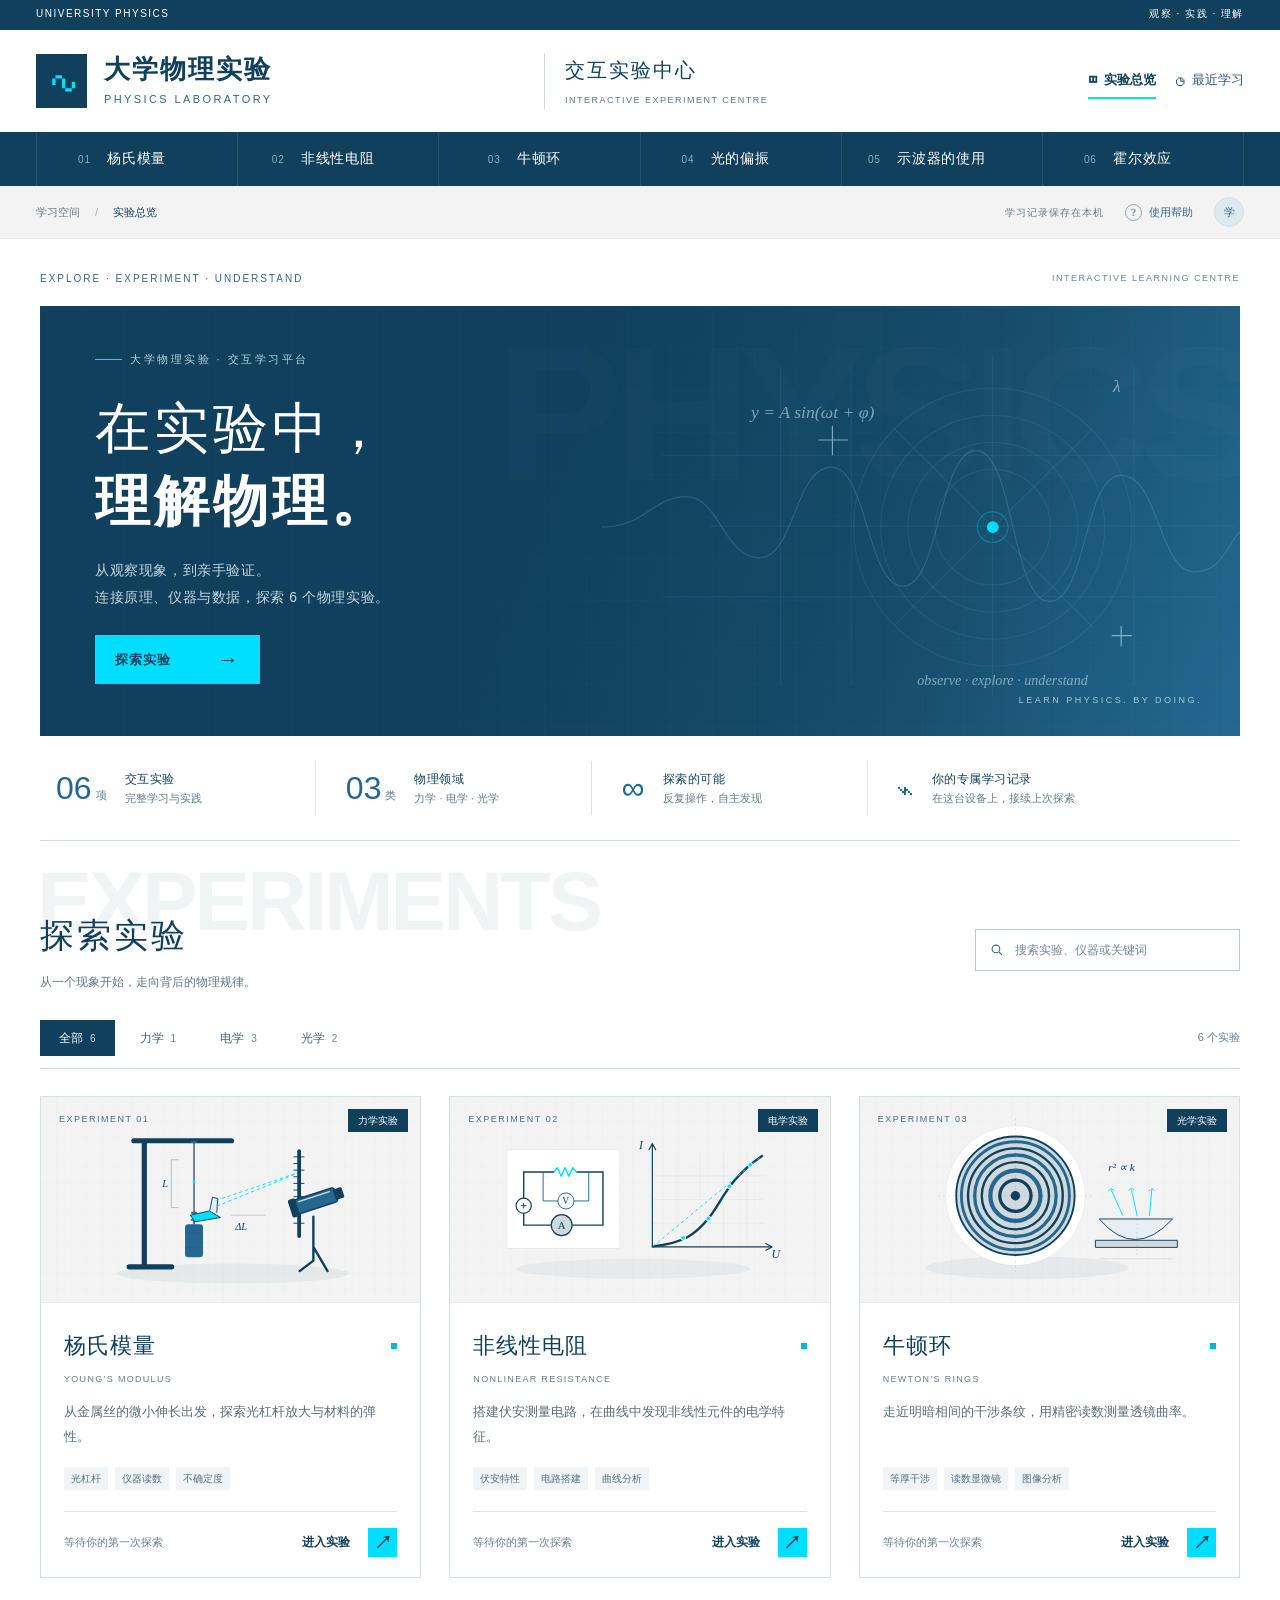
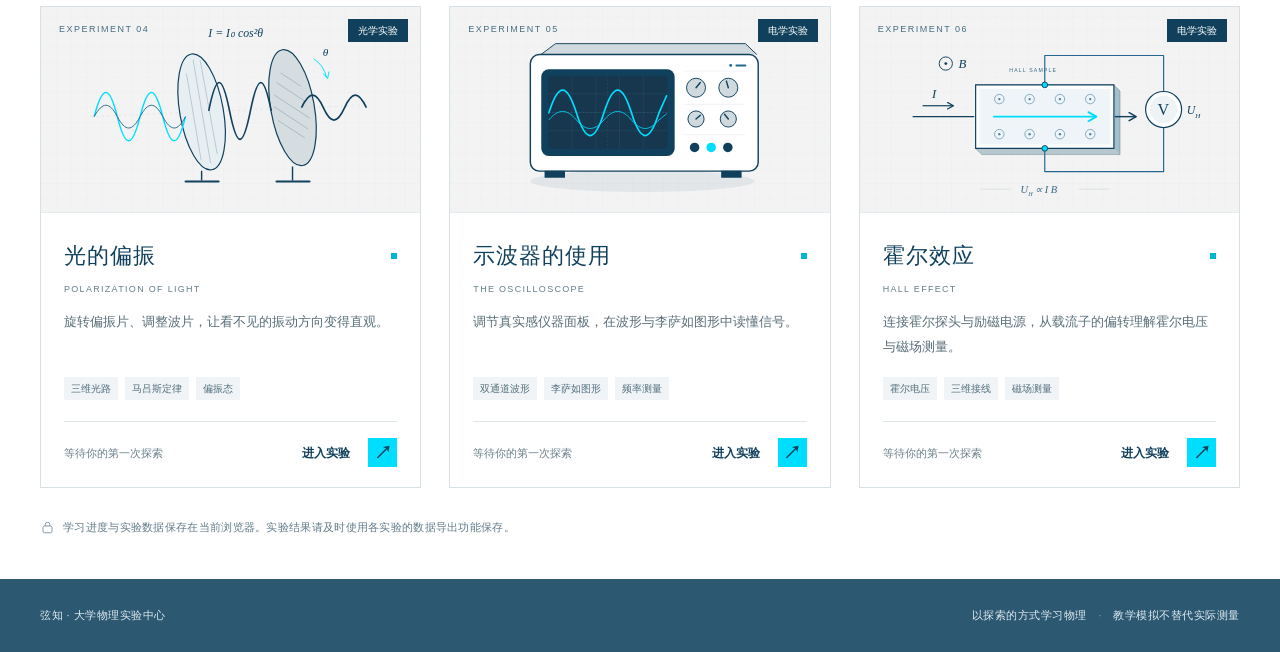
==== commit 712e34af: "Add Hall effect experiment with synchronized source and shared academic theme" ====
--- a/index.html
+++ b/index.html
@@ -3,15 +3,15 @@
 <head>
   <meta charset="utf-8">
   <meta name="viewport" content="width=device-width,initial-scale=1">
-  <meta name="theme-color" content="#193e33">
-  <meta name="description" content="大学物理实验统一学习平台：杨氏模量、非线性电阻、牛顿环、光的偏振与示波器。原理、仪器、交互实验与数据处理，一站式学习。">
+  <meta name="theme-color" content="#10405c">
+  <meta name="description" content="大学物理实验统一学习平台：杨氏模量、非线性电阻、牛顿环、光的偏振、示波器与霍尔效应。原理、仪器、交互实验与数据处理，一站式学习。">
   <title>弦知 · 大学物理实验中心</title>
-  <link rel="icon" href="assets/favicon.svg?v=436ab2c841112615" type="image/svg+xml">
-  <link rel="stylesheet" href="base.css?v=436ab2c841112615">
-  <link rel="stylesheet" href="platform.css?v=436ab2c841112615">
-  <link rel="stylesheet" href="hku-platform.css?v=436ab2c841112615">
-  <script src="platform.js?v=436ab2c841112615" defer></script>
-<meta name="physics-release" content="436ab2c841112615">
+  <link rel="icon" href="assets/favicon.svg?v=c8c2ed6ee91ba591" type="image/svg+xml">
+  <link rel="stylesheet" href="base.css?v=c8c2ed6ee91ba591">
+  <link rel="stylesheet" href="platform.css?v=c8c2ed6ee91ba591">
+  <link rel="stylesheet" href="hku-platform.css?v=c8c2ed6ee91ba591">
+  <script src="platform.js?v=c8c2ed6ee91ba591" defer></script>
+<meta name="physics-release" content="c8c2ed6ee91ba591">
 </head>
 <body>
   <div class="academic-utility"><span>UNIVERSITY PHYSICS</span><span>观察 · 实践 · 理解</span></div>
@@ -21,7 +21,7 @@
     <a class="brand" href="#home" aria-label="弦知，返回实验总览"><span class="brand-symbol">∿</span><span><strong>大学物理实验</strong><small>PHYSICS LABORATORY</small></span></a>
     <div class="sidebar-course">交互实验中心 <span>INTERACTIVE EXPERIMENT CENTRE</span></div>
     <nav class="primary-nav" aria-label="学习空间">
-      <a href="#home" data-nav="home"><span class="nav-symbol">◫</span>实验总览<span class="nav-count">05</span></a>
+      <a href="#home" data-nav="home"><span class="nav-symbol">◫</span>实验总览<span class="nav-count">06</span></a>
       <a href="#recent" data-nav="recent"><span class="nav-symbol">◷</span>最近学习</a>
     </nav>
     <div class="nav-caption">实验项目 <span>EXPERIMENTS</span></div>
@@ -39,10 +39,10 @@
   </div>
   <dialog id="help-dialog" aria-labelledby="help-title">
     <button class="dialog-close icon-button" id="help-close" aria-label="关闭帮助">×</button>
-    <span class="eyebrow">A LITTLE GUIDANCE</span><h2 id="help-title">欢迎来到实验中心</h2><p>五个实验，一个学习空间。选择实验后，即可使用完整的原理讲解、仪器练习、交互实验和数据处理功能。</p>
+    <span class="eyebrow">A LITTLE GUIDANCE</span><h2 id="help-title">欢迎来到实验中心</h2><p>六个实验，一个学习空间。选择实验后，即可使用完整的原理讲解、仪器练习、交互实验和数据处理功能。</p>
     <ol class="help-steps"><li><b>选择实验</b><span>按学科筛选或搜索，从感兴趣的现象开始。</span></li><li><b>进入探索</b><span>在实验内按原有学习模块操作；顶部可切换专注模式或独立打开。</span></li><li><b>继续学习</b><span>实验进度与数据保存在当前浏览器，“最近学习”可回到上次的模块。</span></li></ol>
     <div class="help-note">本平台直接加载各实验的最新学生网页，重新进入实验或刷新即可查看已发布的更新。在同一浏览器中，原实验学生页已有的实验数据可继续使用。更换设备或浏览器前，请及时导出实验数据。</div>
-    <p class="source-links">原实验：<a href="https://hwangbl.github.io/young-modulus-lab-students/" target="_blank" rel="noopener">杨氏模量 ↗</a><a href="https://hwangbl.github.io/nonlinear-resistance-lab-students/" target="_blank" rel="noopener">非线性电阻 ↗</a><a href="https://hwangbl.github.io/newton-rings-lab-students/" target="_blank" rel="noopener">牛顿环 ↗</a><a href="https://hwangbl.github.io/polarization-light-lab-students/" target="_blank" rel="noopener">光的偏振 ↗</a><a href="https://hwangbl.github.io/oscilloscope-instrument-lab-students/" target="_blank" rel="noopener">示波器 ↗</a></p>
+    <p class="source-links">原实验：<a href="https://hwangbl.github.io/young-modulus-lab-students/" target="_blank" rel="noopener">杨氏模量 ↗</a><a href="https://hwangbl.github.io/nonlinear-resistance-lab-students/" target="_blank" rel="noopener">非线性电阻 ↗</a><a href="https://hwangbl.github.io/newton-rings-lab-students/" target="_blank" rel="noopener">牛顿环 ↗</a><a href="https://hwangbl.github.io/polarization-light-lab-students/" target="_blank" rel="noopener">光的偏振 ↗</a><a href="https://hwangbl.github.io/oscilloscope-instrument-lab-students/" target="_blank" rel="noopener">示波器 ↗</a><a href="https://hwangbl.github.io/hall-effect-lab-students/" target="_blank" rel="noopener">霍尔效应 ↗</a></p>
     <button class="button primary" id="help-start">开始探索 <span>→</span></button>
   </dialog>
   <div class="toast" id="toast" role="status" aria-live="polite"></div>
--- a/hku-platform.css
+++ b/hku-platform.css
@@ -39,3 +39,9 @@
 @media(max-width:360px){.hero h1{font-size:36px}.hero-actions{display:grid;grid-template-columns:1fr}.hero-link{min-width:0;width:100%}.hero-resume small{display:inline;margin-left:10px}.hero-resume{min-height:43px}.hero{min-height:420px}.hero p{font-size:10px}.lab-toolbar select{max-width:105px}.lab-actions button{font-size:8px;padding:5px}}
 
 @media(max-width:700px){.stats .stat{flex-direction:column;align-items:flex-start;gap:7px}.stats .stat>span{white-space:nowrap}.stats .stat strong{font-size:29px}.stats .stat b{font-size:10px}.stats .stat span{font-size:8px}}
+
+/* Six experiments retain a readable single navigation row on small tablets. */
+@media(min-width:701px) and (max-width:980px){
+  .lab-nav a,.lab-mode .lab-nav a{min-width:0;padding:11px 8px;font-size:11px;gap:6px;letter-spacing:0}
+  .lab-nav .lab-num{font-size:9px;min-width:12px}
+}
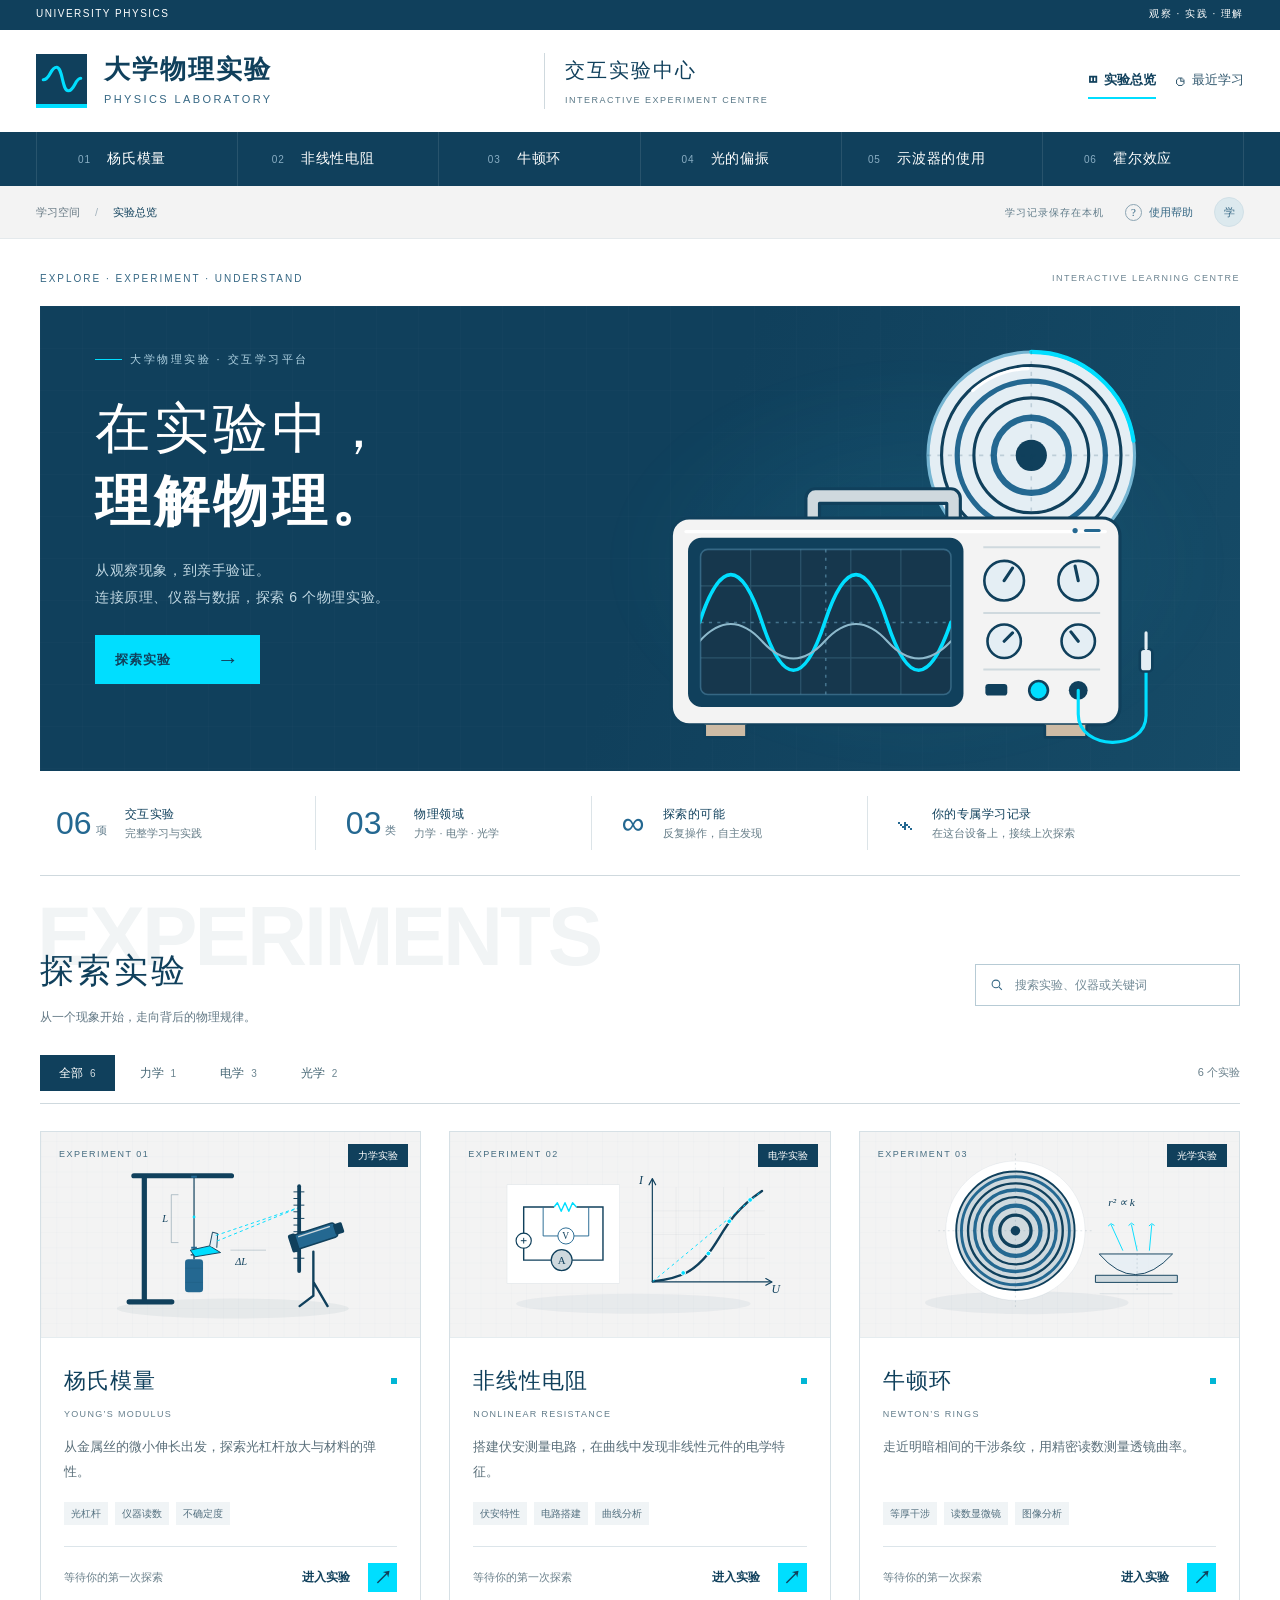
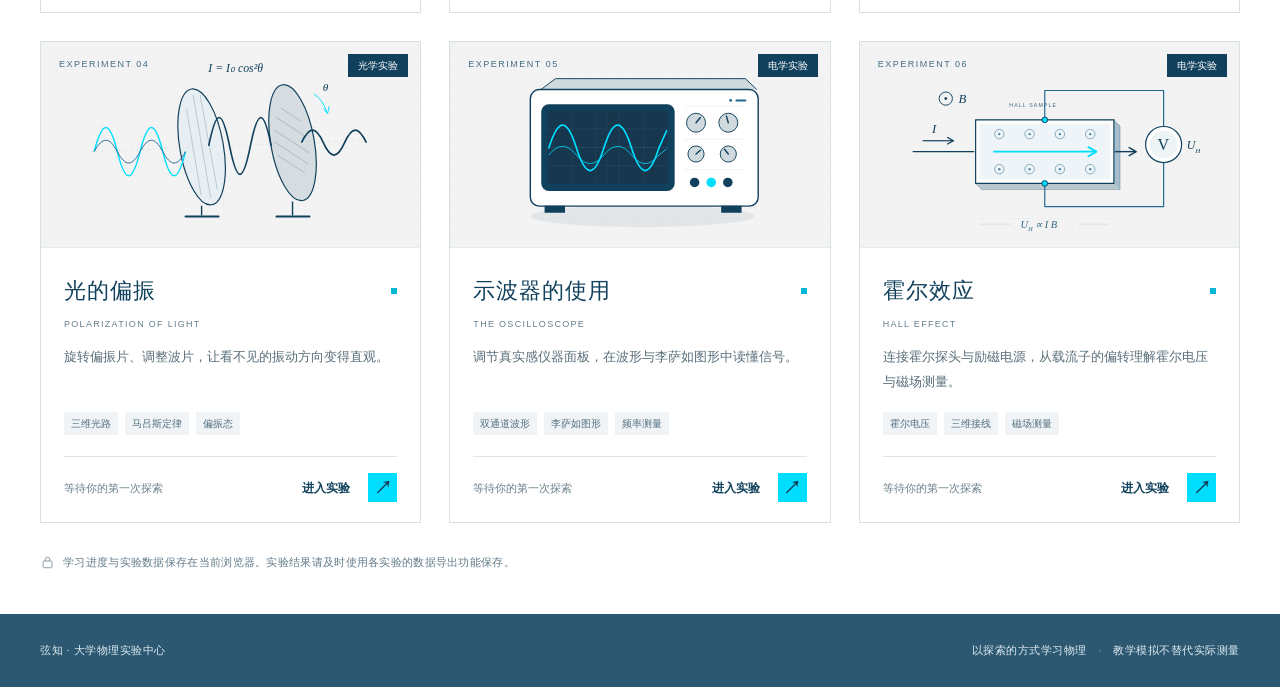
==== commit 0acb4c2c: "Unify lab branding and add a flat physics homepage illustration" ====
--- a/index.html
+++ b/index.html
@@ -6,19 +6,19 @@
   <meta name="theme-color" content="#10405c">
   <meta name="description" content="大学物理实验统一学习平台：杨氏模量、非线性电阻、牛顿环、光的偏振、示波器与霍尔效应。原理、仪器、交互实验与数据处理，一站式学习。">
   <title>弦知 · 大学物理实验中心</title>
-  <link rel="icon" href="assets/favicon.svg?v=c8c2ed6ee91ba591" type="image/svg+xml">
-  <link rel="stylesheet" href="base.css?v=c8c2ed6ee91ba591">
-  <link rel="stylesheet" href="platform.css?v=c8c2ed6ee91ba591">
-  <link rel="stylesheet" href="hku-platform.css?v=c8c2ed6ee91ba591">
-  <script src="platform.js?v=c8c2ed6ee91ba591" defer></script>
-<meta name="physics-release" content="c8c2ed6ee91ba591">
+  <link rel="icon" href="assets/favicon.svg?v=699866b4477eb4be" type="image/svg+xml">
+  <link rel="stylesheet" href="base.css?v=699866b4477eb4be">
+  <link rel="stylesheet" href="platform.css?v=699866b4477eb4be">
+  <link rel="stylesheet" href="hku-platform.css?v=699866b4477eb4be">
+  <script src="platform.js?v=699866b4477eb4be" defer></script>
+<meta name="physics-release" content="699866b4477eb4be">
 </head>
 <body>
   <div class="academic-utility"><span>UNIVERSITY PHYSICS</span><span>观察 · 实践 · 理解</span></div>
   <a class="skip" href="#main">跳到主要内容</a>
   <div id="sidebar-shade" class="sidebar-shade" hidden></div>
   <aside class="sidebar" id="sidebar" aria-label="平台导航">
-    <a class="brand" href="#home" aria-label="弦知，返回实验总览"><span class="brand-symbol">∿</span><span><strong>大学物理实验</strong><small>PHYSICS LABORATORY</small></span></a>
+    <a class="brand" href="#home" aria-label="大学物理实验，返回实验总览"><img class="brand-symbol" src="assets/favicon.svg?v=699866b4477eb4be" alt="" width="51" height="54"><span><strong>大学物理实验</strong><small>PHYSICS LABORATORY</small></span></a>
     <div class="sidebar-course">交互实验中心 <span>INTERACTIVE EXPERIMENT CENTRE</span></div>
     <nav class="primary-nav" aria-label="学习空间">
       <a href="#home" data-nav="home"><span class="nav-symbol">◫</span>实验总览<span class="nav-count">06</span></a>
--- a/hku-platform.css
+++ b/hku-platform.css
@@ -45,3 +45,94 @@
   .lab-nav a,.lab-mode .lab-nav a{min-width:0;padding:11px 8px;font-size:11px;gap:6px;letter-spacing:0}
   .lab-nav .lab-num{font-size:9px;min-width:12px}
 }
+
+/* Inside an experiment, one compact toolbar replaces the homepage masthead. */
+.lab-mode .academic-utility,.lab-mode .sidebar,.lab-mode .topbar{display:none}
+.lab-mode .shell{margin:0}
+.lab-mode main{height:100dvh;min-height:0}
+.lab-mode .lab-workspace{--workspace-toolbar-height:52px;height:100dvh;min-height:0;background:#fff}
+.lab-mode .lab-toolbar{position:relative;z-index:20;height:var(--workspace-toolbar-height);min-height:var(--workspace-toolbar-height);padding:0 28px;gap:20px;border-top:3px solid #10405c;border-bottom:1px solid #d7e1e6;background:#f6f8f9}
+.lab-toolbar-left{min-width:0;gap:20px}
+.workspace-home{display:inline-flex;align-items:center;gap:10px;color:#10405c;font-size:13px;font-weight:600;white-space:nowrap}
+.workspace-home:hover{color:#007c9b}
+.workspace-mark{font:38px/1 Georgia,serif;color:#10405c}
+.lab-mode .toolbar-divider{display:block;height:20px;border-color:#ccdbe3}
+.lab-mode .lab-toolbar select{width:220px;max-width:220px;min-width:0;height:32px;padding:4px 28px 4px 10px;font-size:13px;border:1px solid #bdced8;background:#fff}
+.lab-mode .lab-actions{gap:12px;flex-shrink:0}
+.lab-mode .lab-actions #focus-button{display:inline-flex;align-items:center;justify-content:center;gap:7px;min-height:32px;padding:4px 12px;font-size:12px;font-weight:400;background:transparent;color:#10405c;border-color:#bdced8;white-space:nowrap}
+.lab-mode .lab-actions #focus-button[aria-pressed="true"]{background:#10405c;color:#fff;border-color:#10405c}
+.lab-mode .lab-actions #focus-button:hover{background:#e3f4f8;color:#10405c}
+.workspace-more{position:relative;font-size:12px;color:#10405c}
+.workspace-more summary{list-style:none;display:flex;align-items:center;justify-content:center;gap:7px;min-height:32px;padding:4px 8px;cursor:pointer;border:1px solid transparent}
+.workspace-more summary::-webkit-details-marker{display:none}
+.workspace-more summary>span:first-child{font:bold 21px/1 Arial;letter-spacing:1px;transform:translateY(-4px)}
+.workspace-more summary:hover,.workspace-more[open] summary{background:#e6eef2;border-color:#bdced8}
+.workspace-menu{position:absolute;right:0;top:calc(100% + 9px);width:176px;padding:6px;background:#fff;border:1px solid #bdced8;box-shadow:0 8px 24px #10405c1a}
+.lab-mode .workspace-menu :is(a,button){display:flex;align-items:center;gap:12px;width:100%;min-height:40px;padding:8px 12px;text-align:left;font-size:12px;border:0;background:#fff;color:#10405c;white-space:nowrap}
+.workspace-menu :is(a,button)>span{width:18px;text-align:center;font-size:17px;color:#356784}
+.lab-mode .workspace-menu :is(a,button):hover{background:#edf5f8}
+.workspace-menu [hidden]{display:none!important}
+.lab-mode .frame-loading{inset:var(--workspace-toolbar-height) 0 0}
+.lab-mode :is(.workspace-home,.workspace-more summary,#focus-button,#lab-switch):focus-visible{outline:2px solid #007c9b;outline-offset:3px}
+.focus-mode .lab-workspace{--workspace-toolbar-height:42px}
+.focus-mode .workspace-home,.focus-mode .toolbar-divider{display:none}
+@media(max-width:800px){
+  .lab-mode .lab-toolbar{padding:0 18px;gap:12px}
+  .lab-mode .lab-toolbar-left{gap:12px}
+  .workspace-home-label{display:none}
+  .lab-mode .lab-toolbar select{width:210px;max-width:100%}
+}
+@media(max-width:500px){
+  .lab-mode .lab-workspace{--workspace-toolbar-height:50px}
+  .lab-mode .lab-toolbar{padding:0 12px;gap:8px}
+  .lab-mode .lab-toolbar-left{flex:1;gap:9px}
+  .lab-mode .toolbar-divider{display:none}
+  .workspace-mark{font-size:32px}
+  .lab-mode .lab-toolbar select{flex:1;width:160px;max-width:190px;height:32px;padding:4px 20px 4px 8px;font-size:12px}
+  .lab-mode .lab-actions{gap:6px}
+  .lab-mode .lab-actions #focus-button{width:32px;height:32px;padding:0;font-size:18px}
+  .focus-label,.more-label{display:none}
+  .workspace-more summary{width:30px;padding:3px}
+  .workspace-menu{width:170px}
+  .lab-mode.focus-mode .lab-workspace{--workspace-toolbar-height:42px}
+}
+
+/* The homepage illustration shares the experiment covers' flat vector style. */
+.hero{min-height:465px;background:linear-gradient(112deg,#10405c 0%,#10405c 52%,#164b67 100%)}
+.hero-copy{width:49%;max-width:620px}
+.hero:before{opacity:.25}
+.hero-scene{position:absolute;z-index:1;inset:0 0 0 auto;width:56%;display:grid;place-items:center;pointer-events:none}
+.hero-scene-halo{position:absolute;inset:8% 2% 1%;background:radial-gradient(ellipse at 52% 52%,#28d8ff15,transparent 66%);filter:blur(10px)}
+.hero-artwork{position:relative;display:block;width:100%;height:100%;max-height:470px;object-fit:contain;object-position:center;filter:none}
+.brand-symbol{object-fit:contain;border-bottom:4px solid #00deff}
+@media(min-width:1600px){
+  .hero{min-height:490px}
+  .hero-scene{right:0;width:56%}
+  .hero-artwork{max-height:490px}
+}
+@media(max-width:980px){
+  .hero{min-height:465px}
+  .hero-copy{width:56%;max-width:none}
+  .hero-scene{right:-4%;width:62%;opacity:.85}
+  .hero h1{font-size:46px}
+  .hero-actions{gap:10px}
+  .hero-resume{min-width:173px;gap:12px}
+}
+@media(max-width:700px){
+  .hero{min-height:0;padding:30px 25px 14px;display:flex;flex-direction:column}
+  .hero-copy{width:100%;max-width:none}
+  .hero h1{font-size:43px}
+  .hero-resume{min-width:143px}
+  .hero-art{display:none}
+  .hero-scene{position:relative;inset:auto;width:calc(100% + 50px);height:270px;margin:-16px -25px 0;opacity:1}
+  .hero-artwork{width:100%;height:100%;max-height:none;object-position:center}
+}
+@media(max-width:430px){
+  .hero{padding:29px 23px 14px}
+  .hero h1{font-size:40px}
+  .hero-scene{width:calc(100% + 46px);height:240px;margin:-10px -23px 0}
+}
+@media(max-width:360px){
+  .hero h1{font-size:36px}
+  .hero-scene{height:210px;margin-top:0}
+}
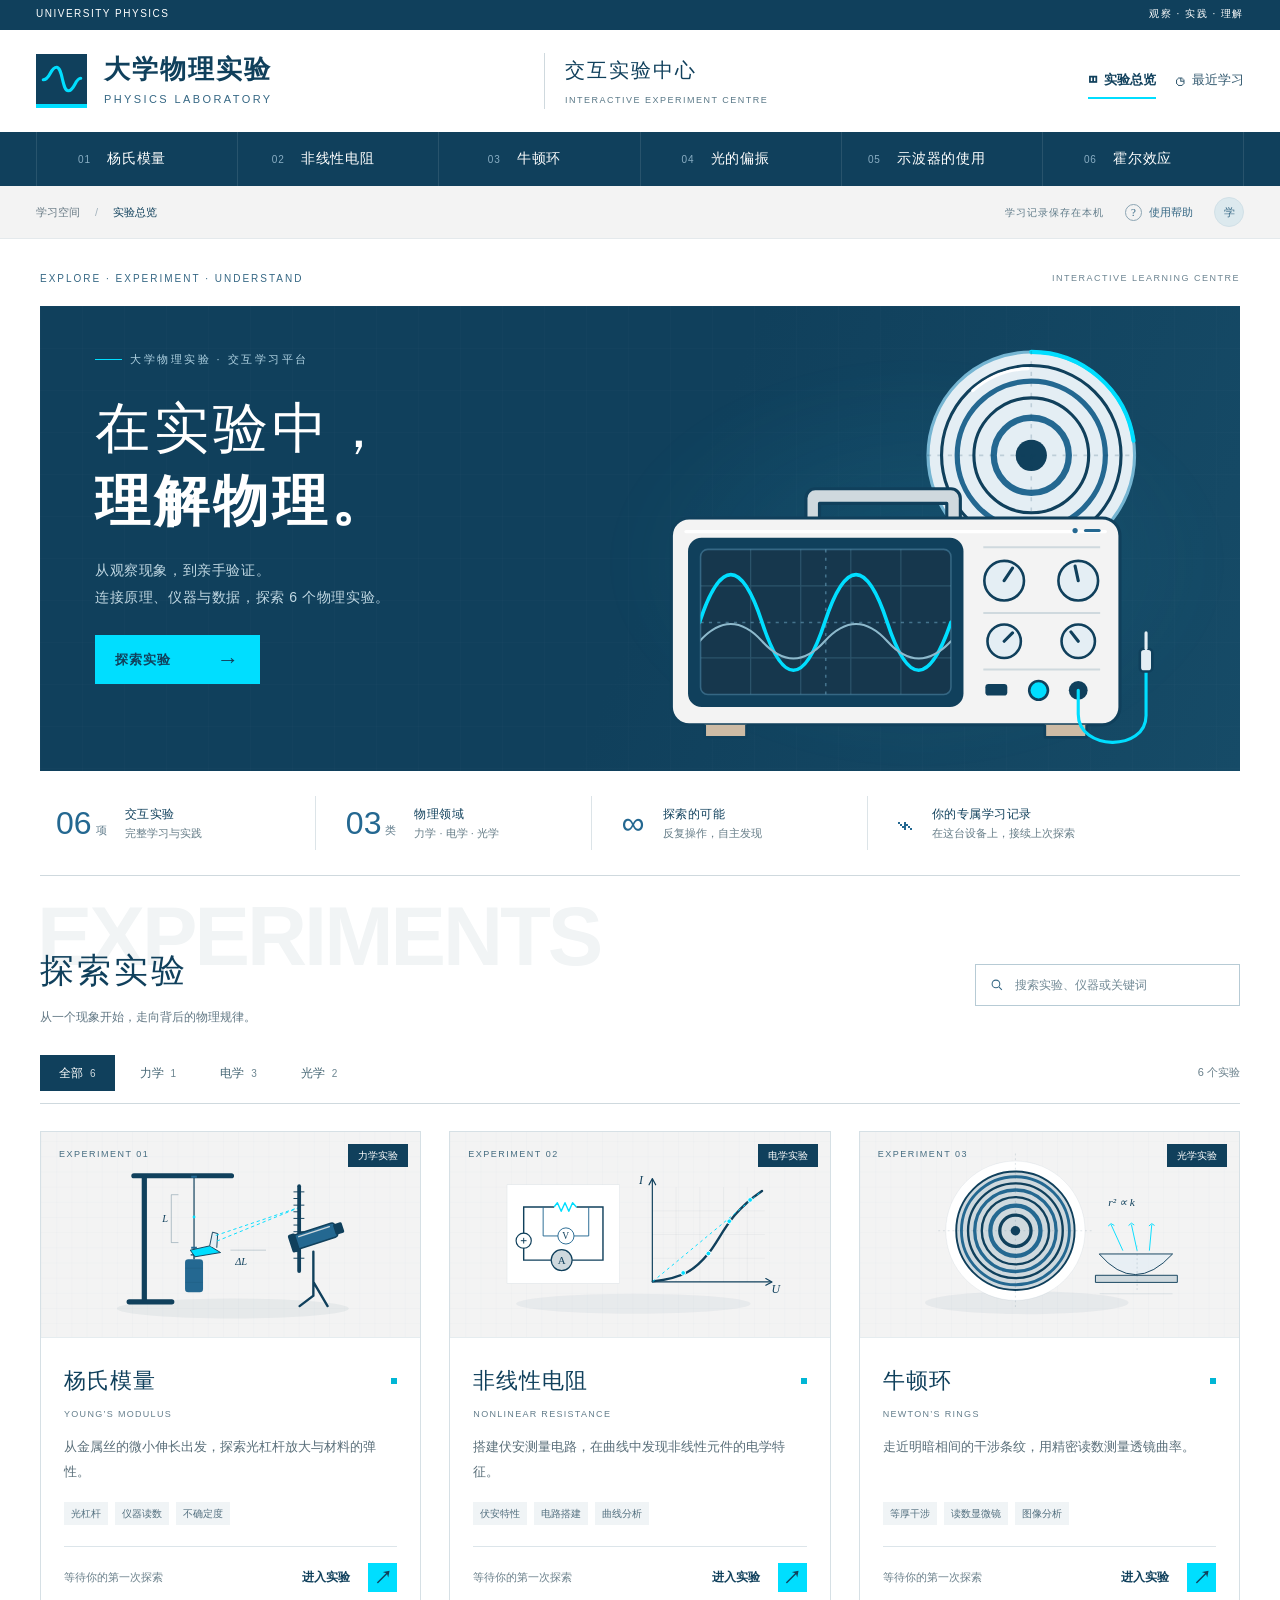
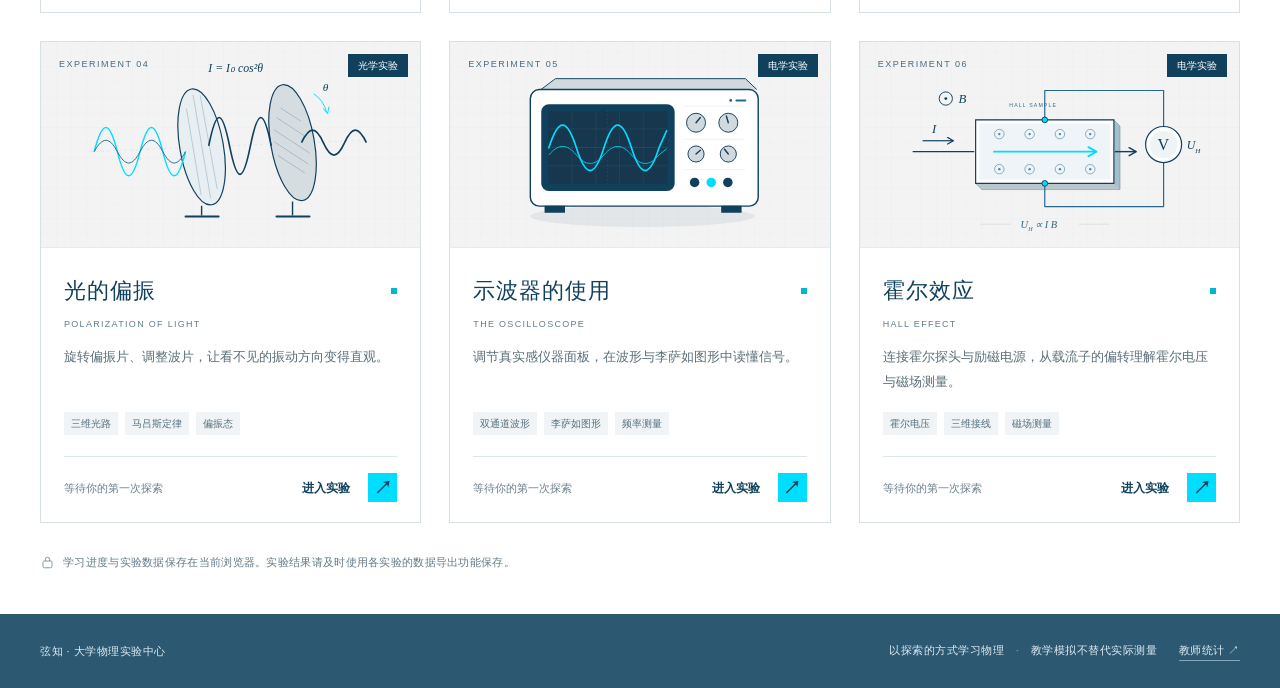
==== commit d80bd219: "Add daily anonymous visitors for each experiment and protected teacher reports" ====
--- a/index.html
+++ b/index.html
@@ -6,19 +6,21 @@
   <meta name="theme-color" content="#10405c">
   <meta name="description" content="大学物理实验统一学习平台：杨氏模量、非线性电阻、牛顿环、光的偏振、示波器与霍尔效应。原理、仪器、交互实验与数据处理，一站式学习。">
   <title>弦知 · 大学物理实验中心</title>
-  <link rel="icon" href="assets/favicon.svg?v=699866b4477eb4be" type="image/svg+xml">
-  <link rel="stylesheet" href="base.css?v=699866b4477eb4be">
-  <link rel="stylesheet" href="platform.css?v=699866b4477eb4be">
-  <link rel="stylesheet" href="hku-platform.css?v=699866b4477eb4be">
-  <script src="platform.js?v=699866b4477eb4be" defer></script>
-<meta name="physics-release" content="699866b4477eb4be">
+  <link rel="icon" href="assets/favicon.svg?v=2b9576f8598b24f1" type="image/svg+xml">
+  <link rel="stylesheet" href="base.css?v=2b9576f8598b24f1">
+  <link rel="stylesheet" href="platform.css?v=2b9576f8598b24f1">
+  <link rel="stylesheet" href="hku-platform.css?v=2b9576f8598b24f1">
+  <script src="analytics-config.js?v=2b9576f8598b24f1" defer></script>
+  <script src="lab-analytics.js?v=2b9576f8598b24f1" defer></script>
+  <script src="platform.js?v=2b9576f8598b24f1" defer></script>
+<meta name="physics-release" content="2b9576f8598b24f1">
 </head>
 <body>
   <div class="academic-utility"><span>UNIVERSITY PHYSICS</span><span>观察 · 实践 · 理解</span></div>
   <a class="skip" href="#main">跳到主要内容</a>
   <div id="sidebar-shade" class="sidebar-shade" hidden></div>
   <aside class="sidebar" id="sidebar" aria-label="平台导航">
-    <a class="brand" href="#home" aria-label="大学物理实验，返回实验总览"><img class="brand-symbol" src="assets/favicon.svg?v=699866b4477eb4be" alt="" width="51" height="54"><span><strong>大学物理实验</strong><small>PHYSICS LABORATORY</small></span></a>
+    <a class="brand" href="#home" aria-label="大学物理实验，返回实验总览"><img class="brand-symbol" src="assets/favicon.svg?v=2b9576f8598b24f1" alt="" width="51" height="54"><span><strong>大学物理实验</strong><small>PHYSICS LABORATORY</small></span></a>
     <div class="sidebar-course">交互实验中心 <span>INTERACTIVE EXPERIMENT CENTRE</span></div>
     <nav class="primary-nav" aria-label="学习空间">
       <a href="#home" data-nav="home"><span class="nav-symbol">◫</span>实验总览<span class="nav-count">06</span></a>
@@ -35,7 +37,7 @@
       <div class="topbar-right"><span class="semester">学习记录保存在本机</span><button id="help-button" class="help-button"><span>?</span> 使用帮助</button><span class="avatar" aria-hidden="true">学</span></div>
     </header>
     <main id="main" tabindex="-1"></main>
-    <footer class="footer" id="footer"><span>弦知 · 大学物理实验中心</span><span>以探索的方式学习物理 <i>·</i> 教学模拟不替代实际测量</span></footer>
+    <footer class="footer" id="footer"><span>弦知 · 大学物理实验中心</span><span>以探索的方式学习物理 <i>·</i> 教学模拟不替代实际测量 <a class="teacher-statistics-link" href="statistics.html?v=2b9576f8598b24f1">教师统计 ↗</a></span></footer>
   </div>
   <dialog id="help-dialog" aria-labelledby="help-title">
     <button class="dialog-close icon-button" id="help-close" aria-label="关闭帮助">×</button>
--- a/hku-platform.css
+++ b/hku-platform.css
@@ -105,6 +105,8 @@
 .hero-scene-halo{position:absolute;inset:8% 2% 1%;background:radial-gradient(ellipse at 52% 52%,#28d8ff15,transparent 66%);filter:blur(10px)}
 .hero-artwork{position:relative;display:block;width:100%;height:100%;max-height:470px;object-fit:contain;object-position:center;filter:none}
 .brand-symbol{object-fit:contain;border-bottom:4px solid #00deff}
+.teacher-statistics-link{display:inline-block;margin-left:18px;border-bottom:1px solid #86a7bb;color:#e0ecf2;white-space:nowrap}
+.teacher-statistics-link:hover{color:#00deff;border-color:#00deff}
 @media(min-width:1600px){
   .hero{min-height:490px}
   .hero-scene{right:0;width:56%}
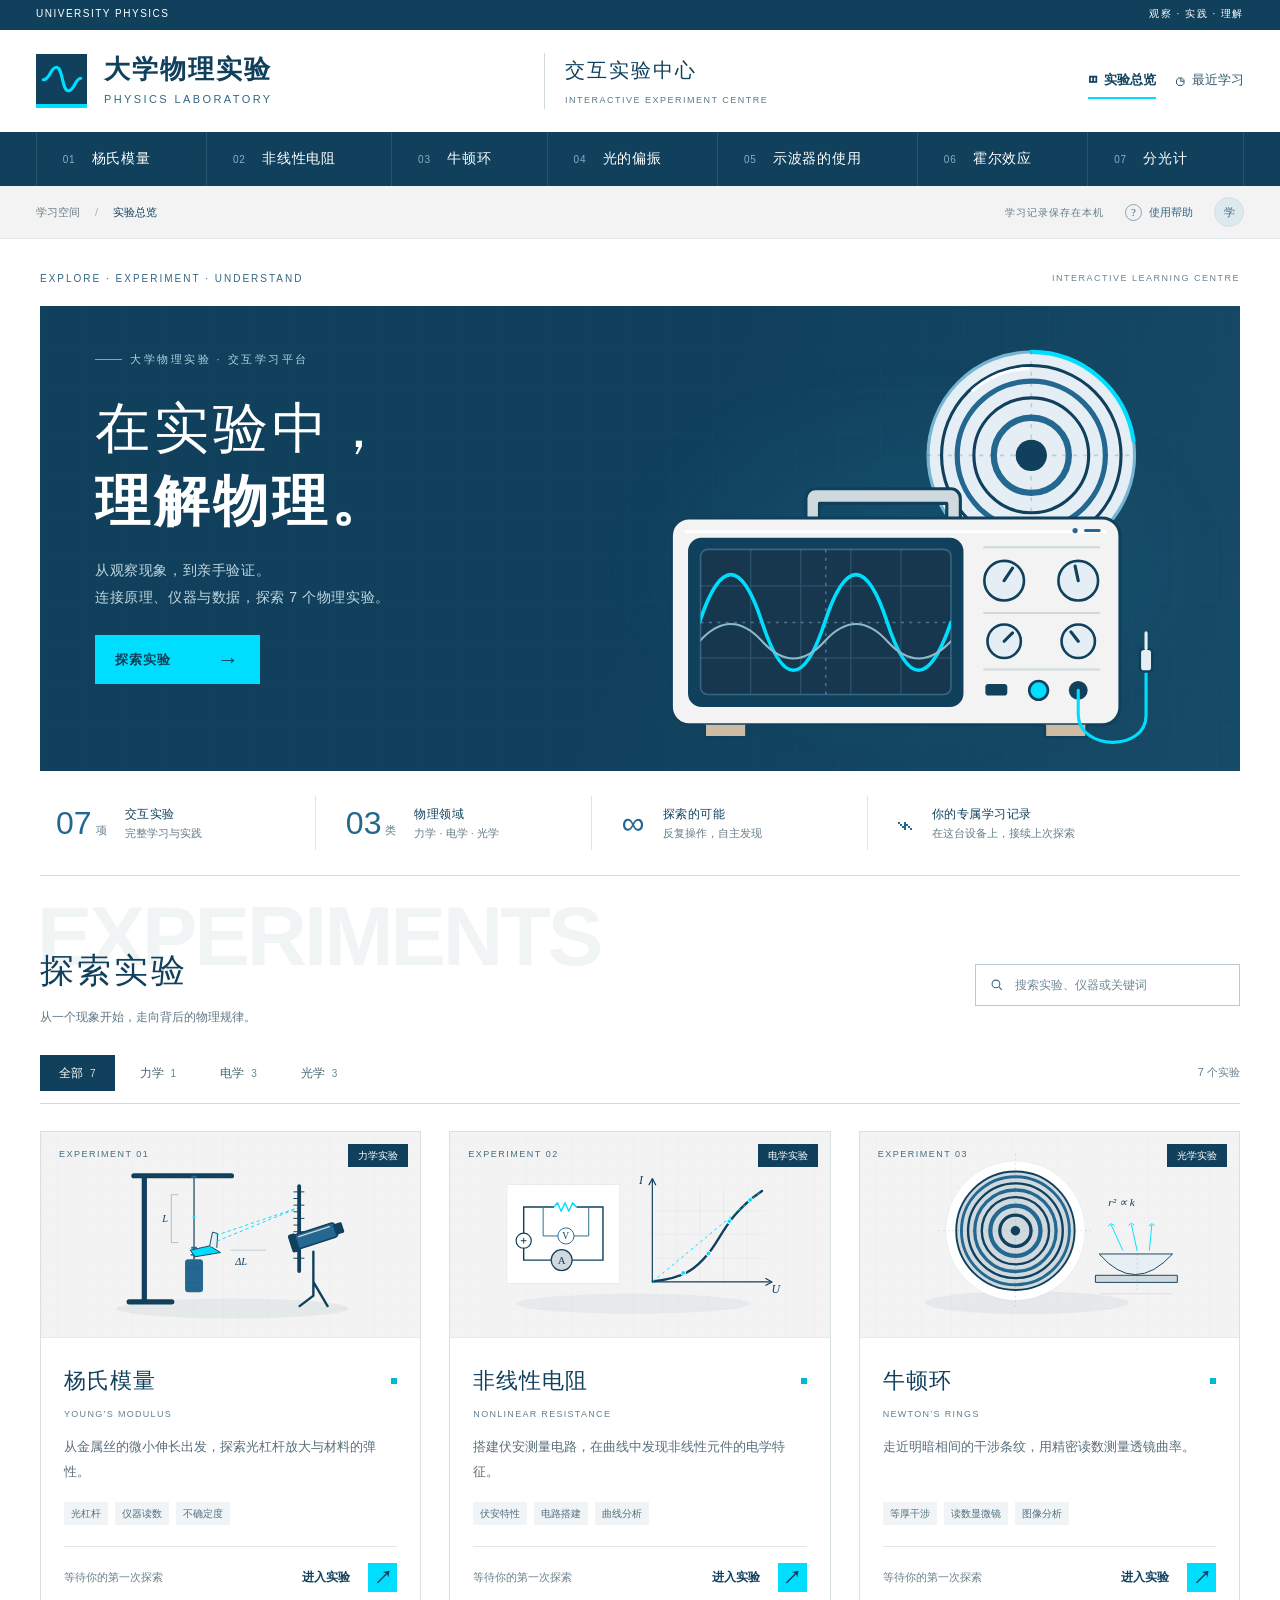
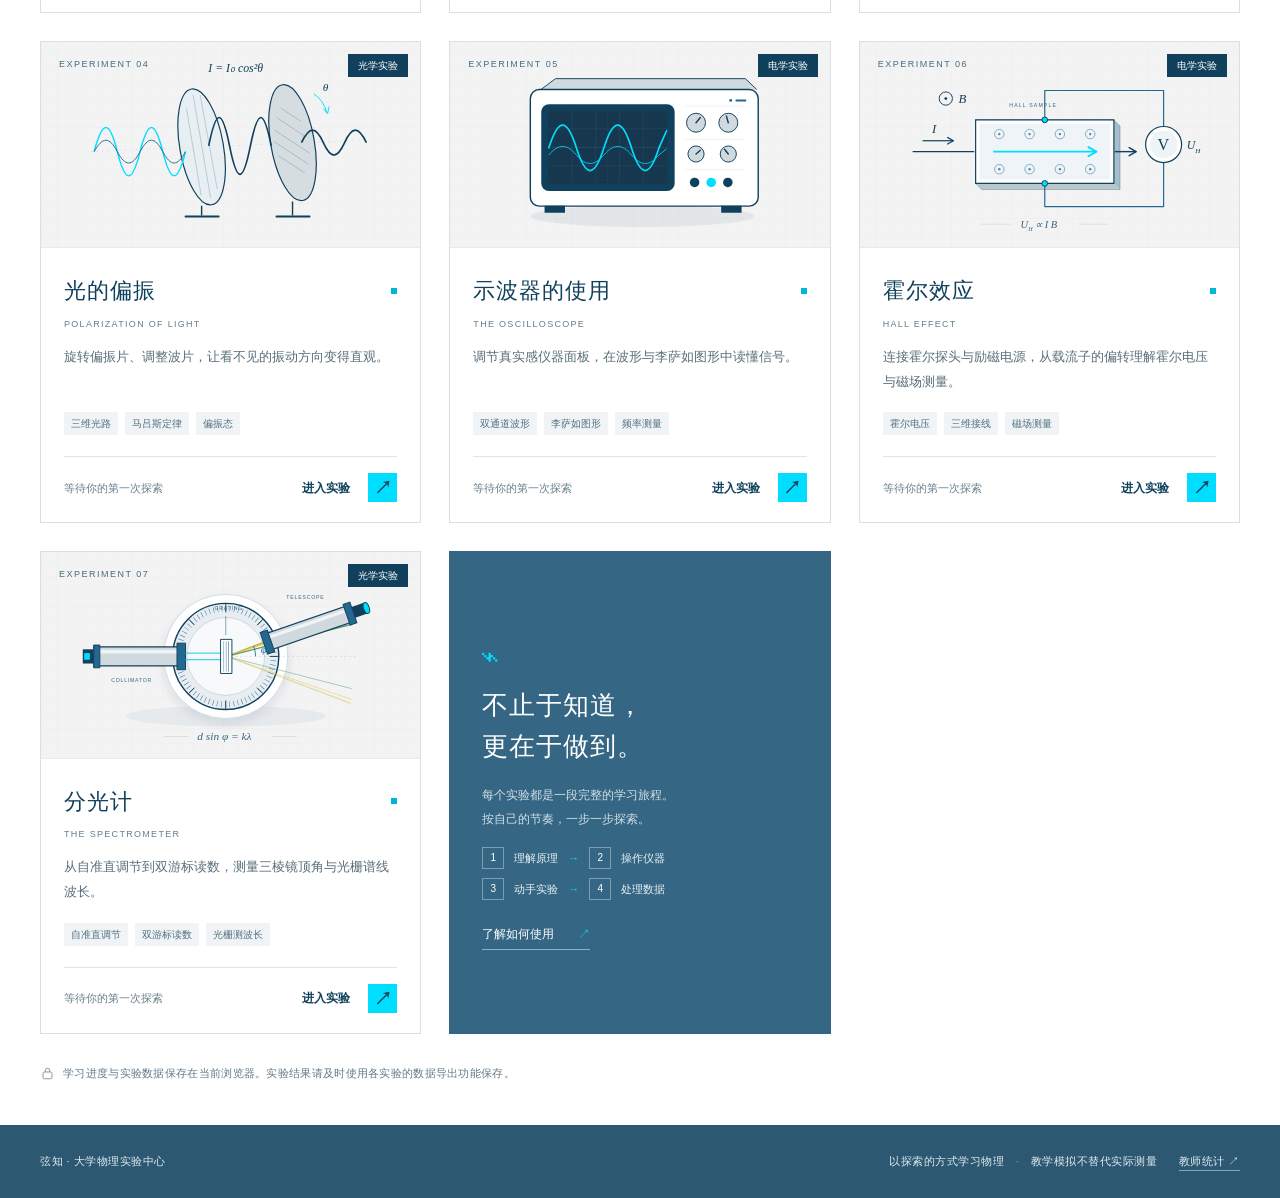
==== commit 1c680602: "Add spectrometer as the seventh experiment and analytics report" ====
--- a/index.html
+++ b/index.html
@@ -4,26 +4,26 @@
   <meta charset="utf-8">
   <meta name="viewport" content="width=device-width,initial-scale=1">
   <meta name="theme-color" content="#10405c">
-  <meta name="description" content="大学物理实验统一学习平台：杨氏模量、非线性电阻、牛顿环、光的偏振、示波器与霍尔效应。原理、仪器、交互实验与数据处理，一站式学习。">
+  <meta name="description" content="大学物理实验统一学习平台：杨氏模量、非线性电阻、牛顿环、光的偏振、示波器、霍尔效应与分光计。原理、仪器、交互实验与数据处理，一站式学习。">
   <title>弦知 · 大学物理实验中心</title>
-  <link rel="icon" href="assets/favicon.svg?v=2b9576f8598b24f1" type="image/svg+xml">
-  <link rel="stylesheet" href="base.css?v=2b9576f8598b24f1">
-  <link rel="stylesheet" href="platform.css?v=2b9576f8598b24f1">
-  <link rel="stylesheet" href="hku-platform.css?v=2b9576f8598b24f1">
-  <script src="analytics-config.js?v=2b9576f8598b24f1" defer></script>
-  <script src="lab-analytics.js?v=2b9576f8598b24f1" defer></script>
-  <script src="platform.js?v=2b9576f8598b24f1" defer></script>
-<meta name="physics-release" content="2b9576f8598b24f1">
+  <link rel="icon" href="assets/favicon.svg?v=c98b9b4571292e25" type="image/svg+xml">
+  <link rel="stylesheet" href="base.css?v=c98b9b4571292e25">
+  <link rel="stylesheet" href="platform.css?v=c98b9b4571292e25">
+  <link rel="stylesheet" href="hku-platform.css?v=c98b9b4571292e25">
+  <script src="analytics-config.js?v=c98b9b4571292e25" defer></script>
+  <script src="lab-analytics.js?v=c98b9b4571292e25" defer></script>
+  <script src="platform.js?v=c98b9b4571292e25" defer></script>
+<meta name="physics-release" content="c98b9b4571292e25">
 </head>
 <body>
   <div class="academic-utility"><span>UNIVERSITY PHYSICS</span><span>观察 · 实践 · 理解</span></div>
   <a class="skip" href="#main">跳到主要内容</a>
   <div id="sidebar-shade" class="sidebar-shade" hidden></div>
   <aside class="sidebar" id="sidebar" aria-label="平台导航">
-    <a class="brand" href="#home" aria-label="大学物理实验，返回实验总览"><img class="brand-symbol" src="assets/favicon.svg?v=2b9576f8598b24f1" alt="" width="51" height="54"><span><strong>大学物理实验</strong><small>PHYSICS LABORATORY</small></span></a>
+    <a class="brand" href="#home" aria-label="大学物理实验，返回实验总览"><img class="brand-symbol" src="assets/favicon.svg?v=c98b9b4571292e25" alt="" width="51" height="54"><span><strong>大学物理实验</strong><small>PHYSICS LABORATORY</small></span></a>
     <div class="sidebar-course">交互实验中心 <span>INTERACTIVE EXPERIMENT CENTRE</span></div>
     <nav class="primary-nav" aria-label="学习空间">
-      <a href="#home" data-nav="home"><span class="nav-symbol">◫</span>实验总览<span class="nav-count">06</span></a>
+      <a href="#home" data-nav="home"><span class="nav-symbol">◫</span>实验总览<span class="nav-count">07</span></a>
       <a href="#recent" data-nav="recent"><span class="nav-symbol">◷</span>最近学习</a>
     </nav>
     <div class="nav-caption">实验项目 <span>EXPERIMENTS</span></div>
@@ -37,14 +37,14 @@
       <div class="topbar-right"><span class="semester">学习记录保存在本机</span><button id="help-button" class="help-button"><span>?</span> 使用帮助</button><span class="avatar" aria-hidden="true">学</span></div>
     </header>
     <main id="main" tabindex="-1"></main>
-    <footer class="footer" id="footer"><span>弦知 · 大学物理实验中心</span><span>以探索的方式学习物理 <i>·</i> 教学模拟不替代实际测量 <a class="teacher-statistics-link" href="statistics.html?v=2b9576f8598b24f1">教师统计 ↗</a></span></footer>
+    <footer class="footer" id="footer"><span>弦知 · 大学物理实验中心</span><span>以探索的方式学习物理 <i>·</i> 教学模拟不替代实际测量 <a class="teacher-statistics-link" href="statistics.html?v=c98b9b4571292e25">教师统计 ↗</a></span></footer>
   </div>
   <dialog id="help-dialog" aria-labelledby="help-title">
     <button class="dialog-close icon-button" id="help-close" aria-label="关闭帮助">×</button>
-    <span class="eyebrow">A LITTLE GUIDANCE</span><h2 id="help-title">欢迎来到实验中心</h2><p>六个实验，一个学习空间。选择实验后，即可使用完整的原理讲解、仪器练习、交互实验和数据处理功能。</p>
+    <span class="eyebrow">A LITTLE GUIDANCE</span><h2 id="help-title">欢迎来到实验中心</h2><p>七个实验，一个学习空间。选择实验后，即可使用完整的原理讲解、仪器练习、交互实验和数据处理功能。</p>
     <ol class="help-steps"><li><b>选择实验</b><span>按学科筛选或搜索，从感兴趣的现象开始。</span></li><li><b>进入探索</b><span>在实验内按原有学习模块操作；顶部可切换专注模式或独立打开。</span></li><li><b>继续学习</b><span>实验进度与数据保存在当前浏览器，“最近学习”可回到上次的模块。</span></li></ol>
     <div class="help-note">本平台直接加载各实验的最新学生网页，重新进入实验或刷新即可查看已发布的更新。在同一浏览器中，原实验学生页已有的实验数据可继续使用。更换设备或浏览器前，请及时导出实验数据。</div>
-    <p class="source-links">原实验：<a href="https://hwangbl.github.io/young-modulus-lab-students/" target="_blank" rel="noopener">杨氏模量 ↗</a><a href="https://hwangbl.github.io/nonlinear-resistance-lab-students/" target="_blank" rel="noopener">非线性电阻 ↗</a><a href="https://hwangbl.github.io/newton-rings-lab-students/" target="_blank" rel="noopener">牛顿环 ↗</a><a href="https://hwangbl.github.io/polarization-light-lab-students/" target="_blank" rel="noopener">光的偏振 ↗</a><a href="https://hwangbl.github.io/oscilloscope-instrument-lab-students/" target="_blank" rel="noopener">示波器 ↗</a><a href="https://hwangbl.github.io/hall-effect-lab-students/" target="_blank" rel="noopener">霍尔效应 ↗</a></p>
+    <p class="source-links">原实验：<a href="https://hwangbl.github.io/young-modulus-lab-students/" target="_blank" rel="noopener">杨氏模量 ↗</a><a href="https://hwangbl.github.io/nonlinear-resistance-lab-students/" target="_blank" rel="noopener">非线性电阻 ↗</a><a href="https://hwangbl.github.io/newton-rings-lab-students/" target="_blank" rel="noopener">牛顿环 ↗</a><a href="https://hwangbl.github.io/polarization-light-lab-students/" target="_blank" rel="noopener">光的偏振 ↗</a><a href="https://hwangbl.github.io/oscilloscope-instrument-lab-students/" target="_blank" rel="noopener">示波器 ↗</a><a href="https://hwangbl.github.io/hall-effect-lab-students/" target="_blank" rel="noopener">霍尔效应 ↗</a><a href="https://hwangbl.github.io/spectrometer-lab-students/" target="_blank" rel="noopener">分光计 ↗</a></p>
     <button class="button primary" id="help-start">开始探索 <span>→</span></button>
   </dialog>
   <div class="toast" id="toast" role="status" aria-live="polite"></div>
--- a/hku-platform.css
+++ b/hku-platform.css
@@ -40,7 +40,11 @@
 
 @media(max-width:700px){.stats .stat{flex-direction:column;align-items:flex-start;gap:7px}.stats .stat>span{white-space:nowrap}.stats .stat strong{font-size:29px}.stats .stat b{font-size:10px}.stats .stat span{font-size:8px}}
 
-/* Six experiments retain a readable single navigation row on small tablets. */
+/* Experiment links scroll when the row cannot fit comfortably. */
+@media(min-width:701px){
+  .lab-nav{overflow-x:auto;justify-content:flex-start;overscroll-behavior-inline:contain;scrollbar-width:thin}
+  .lab-nav a{flex:1 0 auto}
+}
 @media(min-width:701px) and (max-width:980px){
   .lab-nav a,.lab-mode .lab-nav a{min-width:0;padding:11px 8px;font-size:11px;gap:6px;letter-spacing:0}
   .lab-nav .lab-num{font-size:9px;min-width:12px}
